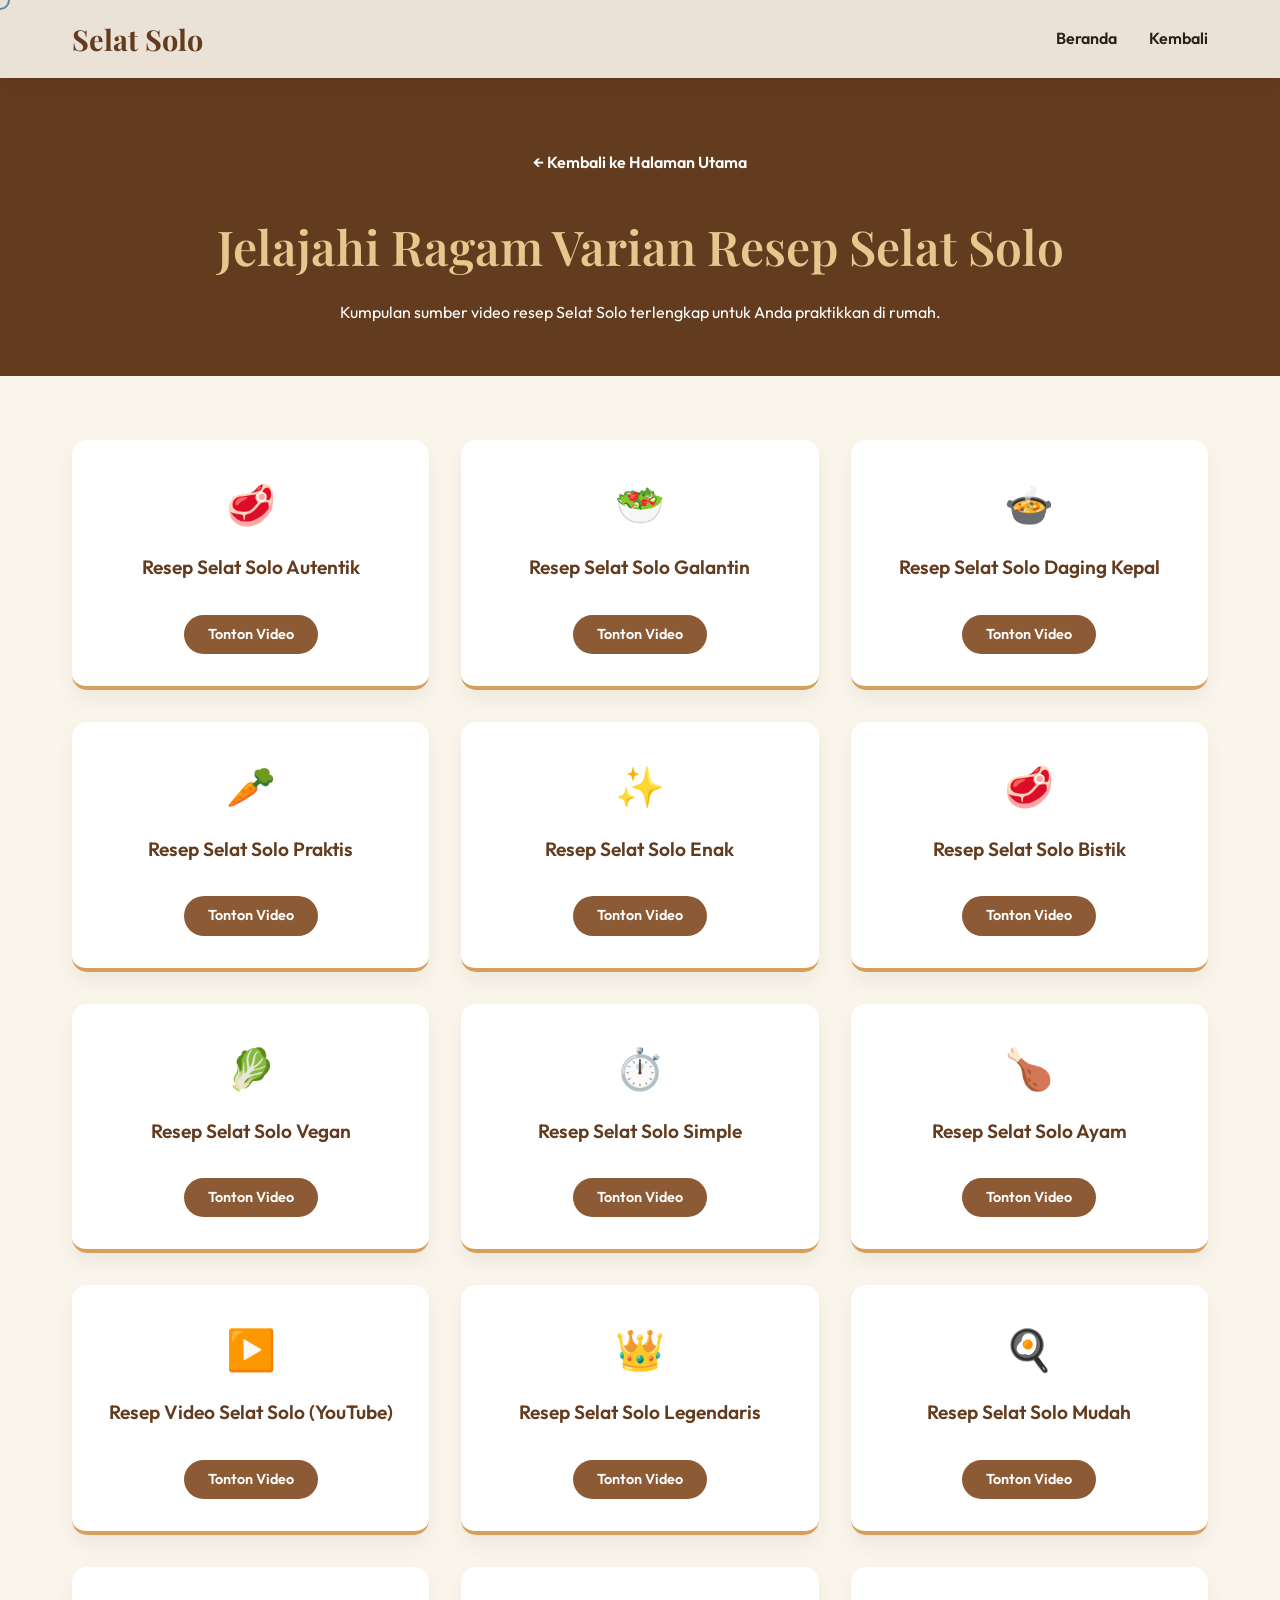
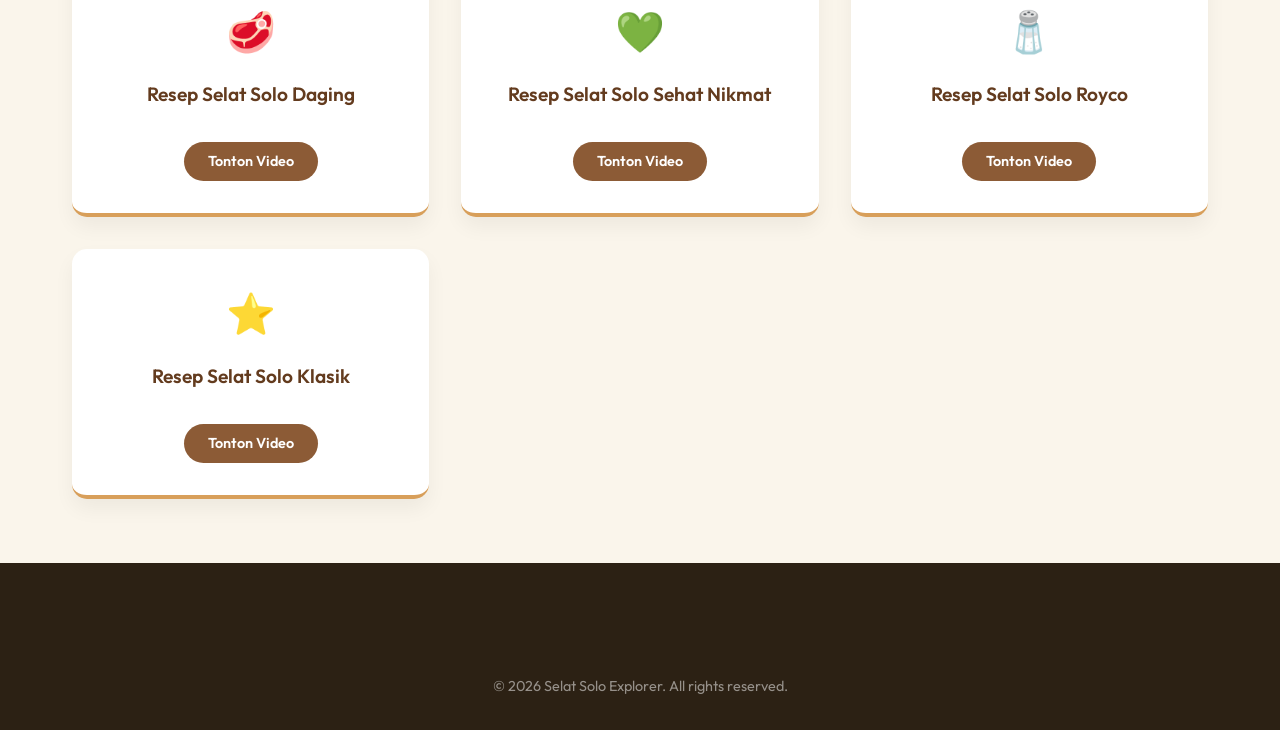
==== resep.html @ 0454e33a "init pertama website" ====
<!DOCTYPE html>
<html lang="id">
<head>
    <meta charset="UTF-8">
    <meta name="viewport" content="width=device-width, initial-scale=1.0">
    <title>Kumpulan Resep Selat Solo</title>
    <link href="https://fonts.googleapis.com/css2?family=Outfit:wght@300;400;600;700;800&family=Playfair+Display:ital,wght@0,600;1,600&display=swap" rel="stylesheet">
    <link rel="stylesheet" href="styles.css">
    <style>
        .page-header {
            padding: 150px 0 50px;
            background-color: var(--primary-dark);
            color: var(--white);
            text-align: center;
        }
        .page-header h1 {
            color: var(--accent-color);
            font-size: 3rem;
            margin-bottom: 1rem;
        }
        .back-btn {
            display: inline-flex;
            align-items: center;
            color: var(--white);
            margin-bottom: 2rem;
            font-weight: 600;
            transition: var(--transition);
        }
        .back-btn:hover {
            color: var(--accent-color);
            transform: translateX(-5px);
        }
        .recipes-collection {
            padding: 4rem 0;
            background-color: var(--bg-color);
        }
        .recipe-list-grid {
            display: grid;
            grid-template-columns: repeat(auto-fill, minmax(280px, 1fr));
            gap: 2rem;
        }
        .collection-card {
            background: var(--white);
            border-radius: 15px;
            padding: 2rem;
            box-shadow: 0 10px 20px rgba(0,0,0,0.05);
            text-align: center;
            transition: var(--transition);
            border-bottom: 4px solid var(--secondary-color);
        }
        .collection-card:hover {
            transform: translateY(-10px);
            box-shadow: 0 15px 30px rgba(0,0,0,0.1);
        }
        .collection-card h3 {
            font-size: 1.2rem;
            color: var(--primary-dark);
            margin-bottom: 1rem;
            font-family: var(--font-main);
        }
        .collection-card .icon {
            font-size: 2.5rem;
            margin-bottom: 1rem;
        }
        .btn-play {
            display: inline-block;
            margin-top: 1rem;
            padding: 0.5rem 1.5rem;
            background-color: var(--primary-color);
            color: var(--white);
            border-radius: 20px;
            font-size: 0.9rem;
            font-weight: 600;
        }
        .collection-card:hover .btn-play {
            background-color: var(--primary-dark);
        }
    </style>
</head>
<body>
    <div class="cursor"></div>

    <nav class="navbar scrolled always-scrolled">
        <div class="nav-container">
            <a href="index.html" class="logo" style="color: var(--primary-dark);">Selat Solo</a>
            <ul class="nav-links">
                <li><a href="index.html#beranda" style="color: var(--text-dark);">Beranda</a></li>
                <li><a href="index.html#resep" style="color: var(--text-dark);">Kembali</a></li>
            </ul>
            <div class="hamburger">
                <span class="bar" style="background-color: var(--text-dark);"></span>
                <span class="bar" style="background-color: var(--text-dark);"></span>
                <span class="bar" style="background-color: var(--text-dark);"></span>
            </div>
        </div>
    </nav>

    <header class="page-header">
        <div class="container reveal">
            <a href="index.html#resep" class="back-btn">← Kembali ke Halaman Utama</a>
            <h1>Jelajahi Ragam Varian Resep Selat Solo</h1>
            <p>Kumpulan sumber video resep Selat Solo terlengkap untuk Anda praktikkan di rumah.</p>
        </div>
    </header>

    <main class="recipes-collection">
        <div class="container">
            <div class="recipe-list-grid">
                
                <!-- Main 4 Recipes -->
                <a href="https://vm.tiktok.com/ZS9YMvBm6Jaqd-OPZtd/" target="_blank" class="collection-card reveal">
                    <div class="icon">🥩</div>
                    <h3>Resep Selat Solo Autentik</h3>
                    <span class="btn-play">Tonton Video</span>
                </a>
                <a href="https://vt.tiktok.com/ZSxMHstar/" target="_blank" class="collection-card reveal">
                    <div class="icon">🥗</div>
                    <h3>Resep Selat Solo Galantin</h3>
                    <span class="btn-play">Tonton Video</span>
                </a>
                <a href="https://vt.tiktok.com/ZSxM93RWm/" target="_blank" class="collection-card reveal">
                    <div class="icon">🍲</div>
                    <h3>Resep Selat Solo Daging Kepal</h3>
                    <span class="btn-play">Tonton Video</span>
                </a>
                <a href="https://vt.tiktok.com/ZSxMx4hWq/" target="_blank" class="collection-card reveal">
                    <div class="icon">🥕</div>
                    <h3>Resep Selat Solo Praktis</h3>
                    <span class="btn-play">Tonton Video</span>
                </a>

                <!-- New additional recipes from selasarasa -->
                <a href="https://vt.tiktok.com/ZSxQQDRnh/" target="_blank" class="collection-card reveal">
                    <div class="icon">✨</div>
                    <h3>Resep Selat Solo Enak</h3>
                    <span class="btn-play">Tonton Video</span>
                </a>
                <a href="https://vt.tiktok.com/ZSxQQPc93/" target="_blank" class="collection-card reveal">
                    <div class="icon">🥩</div>
                    <h3>Resep Selat Solo Bistik</h3>
                    <span class="btn-play">Tonton Video</span>
                </a>
                <a href="https://vt.tiktok.com/ZSxQQ4fsh/" target="_blank" class="collection-card reveal">
                    <div class="icon">🥬</div>
                    <h3>Resep Selat Solo Vegan</h3>
                    <span class="btn-play">Tonton Video</span>
                </a>
                <a href="https://vt.tiktok.com/ZSxQQSTj5/" target="_blank" class="collection-card reveal">
                    <div class="icon">⏱️</div>
                    <h3>Resep Selat Solo Simple</h3>
                    <span class="btn-play">Tonton Video</span>
                </a>
                <a href="https://vt.tiktok.com/ZSxQQEJ7w/" target="_blank" class="collection-card reveal">
                    <div class="icon">🍗</div>
                    <h3>Resep Selat Solo Ayam</h3>
                    <span class="btn-play">Tonton Video</span>
                </a>
                <a href="https://www.youtube.com/watch?v=AxcP999pRrU" target="_blank" class="collection-card reveal">
                    <div class="icon">▶️</div>
                    <h3>Resep Video Selat Solo (YouTube)</h3>
                    <span class="btn-play">Tonton Video</span>
                </a>
                <a href="https://vt.tiktok.com/ZSxQQ9Vdd/" target="_blank" class="collection-card reveal">
                    <div class="icon">👑</div>
                    <h3>Resep Selat Solo Legendaris</h3>
                    <span class="btn-play">Tonton Video</span>
                </a>
                <a href="https://vt.tiktok.com/ZSxQQXTGy/" target="_blank" class="collection-card reveal">
                    <div class="icon">🍳</div>
                    <h3>Resep Selat Solo Mudah</h3>
                    <span class="btn-play">Tonton Video</span>
                </a>
                <a href="https://vt.tiktok.com/ZSxQQP4kE/" target="_blank" class="collection-card reveal">
                    <div class="icon">🥩</div>
                    <h3>Resep Selat Solo Daging</h3>
                    <span class="btn-play">Tonton Video</span>
                </a>
                <a href="https://vt.tiktok.com/ZSxQQbF1S/" target="_blank" class="collection-card reveal">
                    <div class="icon">💚</div>
                    <h3>Resep Selat Solo Sehat Nikmat</h3>
                    <span class="btn-play">Tonton Video</span>
                </a>
                <a href="https://vt.tiktok.com/ZSxQQymUB/" target="_blank" class="collection-card reveal">
                    <div class="icon">🧂</div>
                    <h3>Resep Selat Solo Royco</h3>
                    <span class="btn-play">Tonton Video</span>
                </a>
                <a href="https://vt.tiktok.com/ZSxQQTg9w/" target="_blank" class="collection-card reveal">
                    <div class="icon">⭐</div>
                    <h3>Resep Selat Solo Klasik</h3>
                    <span class="btn-play">Tonton Video</span>
                </a>

            </div>
        </div>
    </main>

    <footer>
        <div class="container">
            <div class="footer-content">
                <p class="copyright">&copy; 2026 Selat Solo Explorer. All rights reserved.</p>
            </div>
        </div>
    </footer>

    <script src="script.js"></script>
</body>
</html>
---- styles.css ----
:root {
    --primary-color: #8c5b36;
    --primary-dark: #633b1e;
    --secondary-color: #d89f5a;
    --accent-color: #e6c88f;
    --text-dark: #2c2114;
    --text-light: #f6f6e9;
    --bg-color: #faf5eb;
    --white: #ffffff;
    --glass-bg: rgba(255, 255, 255, 0.7);
    --glass-border: rgba(255, 255, 255, 0.5);
    
    --font-main: 'Outfit', sans-serif;
    --font-serif: 'Playfair Display', serif;
    
    --transition: all 0.3s cubic-bezier(0.25, 0.8, 0.25, 1);
    --transition-slow: all 0.6s cubic-bezier(0.25, 0.8, 0.25, 1);
}

* {
    margin: 0;
    padding: 0;
    box-sizing: border-box;
}

html {
    scroll-behavior: smooth;
    font-size: 16px;
}

body {
    font-family: var(--font-main);
    color: var(--text-dark);
    background-color: var(--bg-color);
    line-height: 1.6;
    overflow-x: hidden;
    cursor: none; /* Custom cursor */
}

/* Custom Cursor */
.cursor {
    width: 20px;
    height: 20px;
    border: 2px solid var(--primary-color);
    border-radius: 50%;
    position: fixed;
    pointer-events: none;
    z-index: 9999;
    transition: transform 0.1s ease;
    transform: translate(-50%, -50%);
    mix-blend-mode: difference;
}
.cursor.active {
    transform: translate(-50%, -50%) scale(2);
    background-color: rgba(140, 91, 54, 0.2);
}

/* Typography */
h1, h2, h3 {
    font-family: var(--font-serif);
    font-weight: 600;
    color: var(--primary-dark);
}

h2 { font-size: 2.5rem; margin-bottom: 1rem; }
h3 { font-size: 1.5rem; margin-bottom: 0.5rem; }

a { text-decoration: none; color: inherit; cursor: none; }

.container {
    max-width: 1200px;
    margin: 0 auto;
    padding: 0 2rem;
}

.section {
    padding: 6rem 0;
}

.section-header {
    text-align: center;
    margin-bottom: 4rem;
}
.section-header p {
    color: var(--primary-color);
    font-weight: 600;
    text-transform: uppercase;
    letter-spacing: 2px;
    font-size: 0.9rem;
}

/* Navigation */
.navbar {
    position: fixed;
    top: 0;
    width: 100%;
    z-index: 1000;
    background: transparent;
    transition: var(--transition);
    padding: 1.5rem 0;
}
.navbar.scrolled {
    background: rgba(250, 245, 235, 0.9);
    backdrop-filter: blur(10px);
    padding: 1rem 0;
    box-shadow: 0 4px 20px rgba(0,0,0,0.05);
}

.nav-container {
    display: flex;
    justify-content: space-between;
    align-items: center;
    max-width: 1200px;
    margin: 0 auto;
    padding: 0 2rem;
}

.logo {
    font-family: var(--font-serif);
    font-size: 1.8rem;
    font-weight: 700;
    color: var(--text-light);
    transition: var(--transition);
}
.navbar.scrolled .logo { color: var(--primary-dark); }

.nav-links {
    display: flex;
    list-style: none;
    gap: 2rem;
}
.nav-links a {
    color: var(--text-light);
    font-weight: 600;
    position: relative;
    transition: var(--transition);
}
.navbar.scrolled .nav-links a { color: var(--text-dark); }

.nav-links a::after {
    content: '';
    position: absolute;
    width: 0;
    height: 2px;
    bottom: -5px;
    left: 0;
    background-color: var(--secondary-color);
    transition: var(--transition);
}
.nav-links a:hover::after { width: 100%; }

.hamburger { display: none; cursor: none; }
.bar {
    display: block;
    width: 25px;
    height: 3px;
    margin: 5px auto;
    background-color: var(--text-light);
    transition: var(--transition);
}
.navbar.scrolled .bar { background-color: var(--text-dark); }

/* Buttons */
.btn {
    display: inline-block;
    padding: 0.8rem 2rem;
    border-radius: 30px;
    font-weight: 600;
    transition: var(--transition);
    text-align: center;
}
.btn-primary {
    background-color: var(--primary-color);
    color: var(--white);
    box-shadow: 0 10px 20px rgba(140, 91, 54, 0.3);
}
.btn-primary:hover {
    background-color: var(--primary-dark);
    transform: translateY(-3px);
}
.btn-secondary {
    background-color: transparent;
    color: var(--white);
    border: 2px solid var(--white);
}
.btn-secondary:hover {
    background-color: var(--white);
    color: var(--primary-dark);
}
.btn-outline {
    background-color: transparent;
    color: var(--primary-color);
    border: 2px solid var(--primary-color);
}
.btn-outline:hover {
    background-color: var(--primary-color);
    color: var(--white);
}

/* Hero Section */
.hero {
    position: relative;
    height: 100vh;
    display: flex;
    align-items: center;
    justify-content: center;
    overflow: hidden;
    color: var(--white);
    text-align: center;
}
.hero-bg {
    position: absolute;
    top: 0; left: 0; width: 100%; height: 100%;
    z-index: -1;
}
.hero-bg img {
    width: 100%;
    height: 100%;
    object-fit: cover;
    transform: scale(1.1);
}
.hero-overlay {
    position: absolute;
    top: 0; left: 0; width: 100%; height: 100%;
    background: linear-gradient(to bottom, rgba(44,33,20,0.6), rgba(44,33,20,0.8));
}
.hero-content {
    max-width: 800px;
    padding: 0 2rem;
    z-index: 1;
}
.hero .title {
    font-size: 5rem;
    color: var(--white);
    margin-bottom: 0;
    text-shadow: 2px 2px 10px rgba(0,0,0,0.5);
}
.hero .subtitle {
    font-family: var(--font-main);
    font-size: 2rem;
    color: var(--accent-color);
    font-weight: 400;
    margin-bottom: 1rem;
}
.hero .tagline {
    font-size: 1.2rem;
    font-family: var(--font-main);
    font-weight: 300;
    letter-spacing: 2px;
    margin-bottom: 2rem;
    color: #e0e0e0;
}
.hero .description {
    font-size: 1.1rem;
    margin-bottom: 2rem;
    opacity: 0.9;
}
.cta-buttons {
    display: flex;
    gap: 1rem;
    justify-content: center;
    margin-bottom: 3rem;
}
.quote {
    font-family: var(--font-serif);
    font-size: 1.3rem;
    font-style: italic;
    border-top: 1px solid rgba(255,255,255,0.2);
    padding-top: 2rem;
}
.highlight {
    color: var(--secondary-color);
    font-weight: bold;
}

.scroll-indicator {
    position: absolute;
    bottom: 30px;
    left: 50%;
    transform: translateX(-50%);
    display: flex;
    flex-direction: column;
    align-items: center;
    opacity: 0.7;
    animation: bounce 2s infinite;
}
.scroll-indicator span { font-size: 0.8rem; margin-bottom: 10px; text-transform: uppercase; letter-spacing: 2px;}
.arrow {
    width: 20px; height: 20px;
    border-right: 2px solid white;
    border-bottom: 2px solid white;
    transform: rotate(45deg);
}

@keyframes bounce {
    0%, 20%, 50%, 80%, 100% { transform: translateY(0) translateX(-50%); }
    40% { transform: translateY(-15px) translateX(-50%); }
    60% { transform: translateY(-7px) translateX(-50%); }
}

/* History Section */
.history-grid {
    display: grid;
    grid-template-columns: 1fr 1fr;
    gap: 4rem;
    align-items: center;
}
.history-card {
    background: var(--white);
    padding: 2rem;
    border-radius: 15px;
    margin-bottom: 1.5rem;
    box-shadow: 0 10px 30px rgba(0,0,0,0.05);
    border-left: 4px solid var(--secondary-color);
    transition: var(--transition);
}
.history-card:hover {
    transform: translateX(10px);
    box-shadow: 0 15px 40px rgba(0,0,0,0.08);
}
.history-card p {
    font-size: 0.95rem;
    color: #555;
}
.highlight-card {
    background: linear-gradient(135deg, var(--primary-color), var(--primary-dark));
    color: var(--white);
    border-left: none;
}
.highlight-card h3 { color: var(--white); }
.highlight-card p { color: #f0f0f0; }

.img-wrapper {
    position: relative;
    border-radius: 20px;
    overflow: hidden;
    box-shadow: 0 20px 50px rgba(0,0,0,0.15);
}
.img-wrapper img {
    width: 100%;
    height: auto;
    display: block;
    transition: transform 0.8s ease;
}
.img-wrapper:hover img {
    transform: scale(1.05);
}
.glassmorphism::before {
    content: '';
    position: absolute;
    inset: 0;
    background: linear-gradient(135deg, rgba(255,255,255,0.1), rgba(255,255,255,0));
    backdrop-filter: blur(5px);
    pointer-events: none;
}

/* Recipe Section */
.recipe {
    background-color: var(--primary-dark);
    color: var(--white);
}
.recipe .section-header p, .recipe h2 {
    color: var(--accent-color);
}
.recipe-grid {
    display: grid;
    grid-template-columns: repeat(auto-fit, minmax(250px, 1fr));
    gap: 2rem;
    margin-bottom: 3rem;
}
.recipe-card {
    background: rgba(255, 255, 255, 0.05);
    border: 1px solid rgba(255, 255, 255, 0.1);
    padding: 3rem 2rem;
    border-radius: 20px;
    text-align: center;
    backdrop-filter: blur(10px);
    transition: var(--transition);
    display: flex;
    flex-direction: column;
    align-items: center;
    justify-content: center;
}
.recipe-card:hover {
    background: rgba(255, 255, 255, 0.1);
    transform: translateY(-10px);
    border-color: var(--secondary-color);
}
.recipe-icon {
    font-size: 3rem;
    margin-bottom: 1.5rem;
}
.recipe-card h3 {
    color: var(--white);
    font-size: 1.2rem;
}
.btn-text {
    margin-top: 1rem;
    color: var(--secondary-color);
    font-weight: 600;
    font-size: 0.9rem;
    text-transform: uppercase;
    letter-spacing: 1px;
    position: relative;
}
.btn-text::after {
    content: '→';
    margin-left: 5px;
    transition: margin-left 0.3s;
}
.recipe-card:hover .btn-text::after {
    margin-left: 10px;
}
.more-recipes {
    text-align: center;
    font-style: italic;
    color: #ccc;
}

/* Recommendations Section */
.recom-cards {
    display: grid;
    grid-template-columns: repeat(auto-fit, minmax(280px, 1fr));
    gap: 2rem;
    margin-bottom: 3rem;
}
.recom-card {
    position: relative;
    height: 300px;
    border-radius: 20px;
    overflow: hidden;
    box-shadow: 0 15px 30px rgba(0,0,0,0.1);
}
.recom-bg {
    position: absolute;
    inset: 0;
    background-color: var(--secondary-color);
    background-image: linear-gradient(45deg, var(--primary-dark) 0%, var(--primary-color) 100%);
    transition: transform 0.5s;
}
.recom-2 { background-image: linear-gradient(135deg, #a67b5b 0%, #6f4e37 100%); }
.recom-3 { background-image: linear-gradient(45deg, #8b5a2b 0%, #cd853f 100%); }
.recom-4 { background-image: linear-gradient(135deg, #d2b48c 0%, #8b4513 100%); }

.recom-card::after {
    content: '';
    position: absolute;
    inset: 0;
    background: rgba(0,0,0,0.4);
    transition: background 0.3s;
}
.recom-card:hover::after { background: rgba(0,0,0,0.2); }
.recom-card:hover .recom-bg { transform: scale(1.1); }

.recom-content {
    position: absolute;
    bottom: 0;
    left: 0;
    width: 100%;
    padding: 2rem;
    z-index: 1;
    color: var(--white);
    transform: translateY(20px);
    transition: transform 0.4s;
}
.recom-card:hover .recom-content { transform: translateY(0); }
.recom-content h3 { color: var(--white); font-size: 1.6rem; }
.recom-content p { font-size: 0.9rem; opacity: 0.8; }
.center-cta { text-align: center; }

/* Abstract Section */
.abstract {
    background: url('data:image/svg+xml;utf8,<svg width="100" height="100" viewBox="0 0 100 100" xmlns="http://www.w3.org/2000/svg"><g fill="%23d89f5a" fill-opacity="0.05" fill-rule="evenodd"><circle cx="50" cy="50" r="50"/></g></svg>');
}
.glass-panel {
    background: var(--glass-bg);
    backdrop-filter: blur(16px);
    border: 1px solid var(--glass-border);
    border-radius: 30px;
    padding: 4rem;
    text-align: center;
    box-shadow: 0 30px 60px rgba(0,0,0,0.08);
}
.badge {
    display: inline-block;
    padding: 0.5rem 1.5rem;
    background-color: var(--accent-color);
    color: var(--primary-dark);
    border-radius: 20px;
    font-size: 0.8rem;
    font-weight: 700;
    text-transform: uppercase;
    letter-spacing: 1px;
    margin-bottom: 2rem;
}
.reference {
    font-size: 1.2rem;
    max-width: 800px;
    margin: 0 auto 3rem;
    line-height: 1.8;
}
.link-arrow {
    display: inline-flex;
    align-items: center;
    font-weight: 700;
    color: var(--primary-color);
    font-size: 1.1rem;
}
.link-arrow span {
    margin-left: 10px;
    transition: transform 0.3s;
}
.link-arrow:hover span { transform: translateX(5px); }

/* Footer */
footer {
    background-color: var(--text-dark);
    color: var(--white);
    padding: 4rem 0 2rem;
    text-align: center;
}
.footer-content h2 { color: var(--accent-color); margin-bottom: 1rem; }
.copyright {
    margin-top: 3rem;
    font-size: 0.9rem;
    opacity: 0.5;
}

/* Animations & Utilities */
.reveal {
    opacity: 0;
    transform: translateY(50px);
    transition: all 0.8s ease-out;
}
.reveal.active {
    opacity: 1;
    transform: translateY(0);
}
.reveal-left { transform: translateX(-50px); }
.reveal-right { transform: translateX(50px); }
.reveal-left.active, .reveal-right.active { transform: translateX(0); }

/* Staggered animations */
.stagger-1 { transition-delay: 0.1s; }
.stagger-2 { transition-delay: 0.2s; }
.stagger-3 { transition-delay: 0.3s; }
.stagger-4 { transition-delay: 0.4s; }

.fade-in-up {
    animation: fadeInUp 1s ease-out forwards;
}
.fade-in {
    animation: fadeIn 1.5s ease-out forwards;
    animation-delay: 0.5s;
    opacity: 0;
}

@keyframes fadeInUp {
    from { opacity: 0; transform: translateY(30px); }
    to { opacity: 1; transform: translateY(0); }
}
@keyframes fadeIn {
    from { opacity: 0; }
    to { opacity: 1; }
}

/* Responsive */
@media (max-width: 768px) {
    .nav-links {
        position: fixed;
        left: -100%;
        top: 0;
        flex-direction: column;
        background-color: var(--white);
        width: 100%;
        height: 100vh;
        justify-content: center;
        align-items: center;
        transition: 0.3s;
    }
    .nav-links.active { left: 0; }
    .nav-links a { color: var(--text-dark); font-size: 1.5rem; }
    .hamburger { display: block; z-index: 1001; }
    .hamburger.active .bar:nth-child(2) { opacity: 0; }
    .hamburger.active .bar:nth-child(1) { transform: translateY(8px) rotate(45deg); background: var(--text-dark);}
    .hamburger.active .bar:nth-child(3) { transform: translateY(-8px) rotate(-45deg); background: var(--text-dark);}
    
    .hero .title { font-size: 3.5rem; }
    .history-grid { grid-template-columns: 1fr; }
    .glass-panel { padding: 2rem; }
    .cta-buttons { flex-direction: column; }
    .cursor { display: none; }
    html, body { cursor: auto; a { cursor: pointer; } }
}
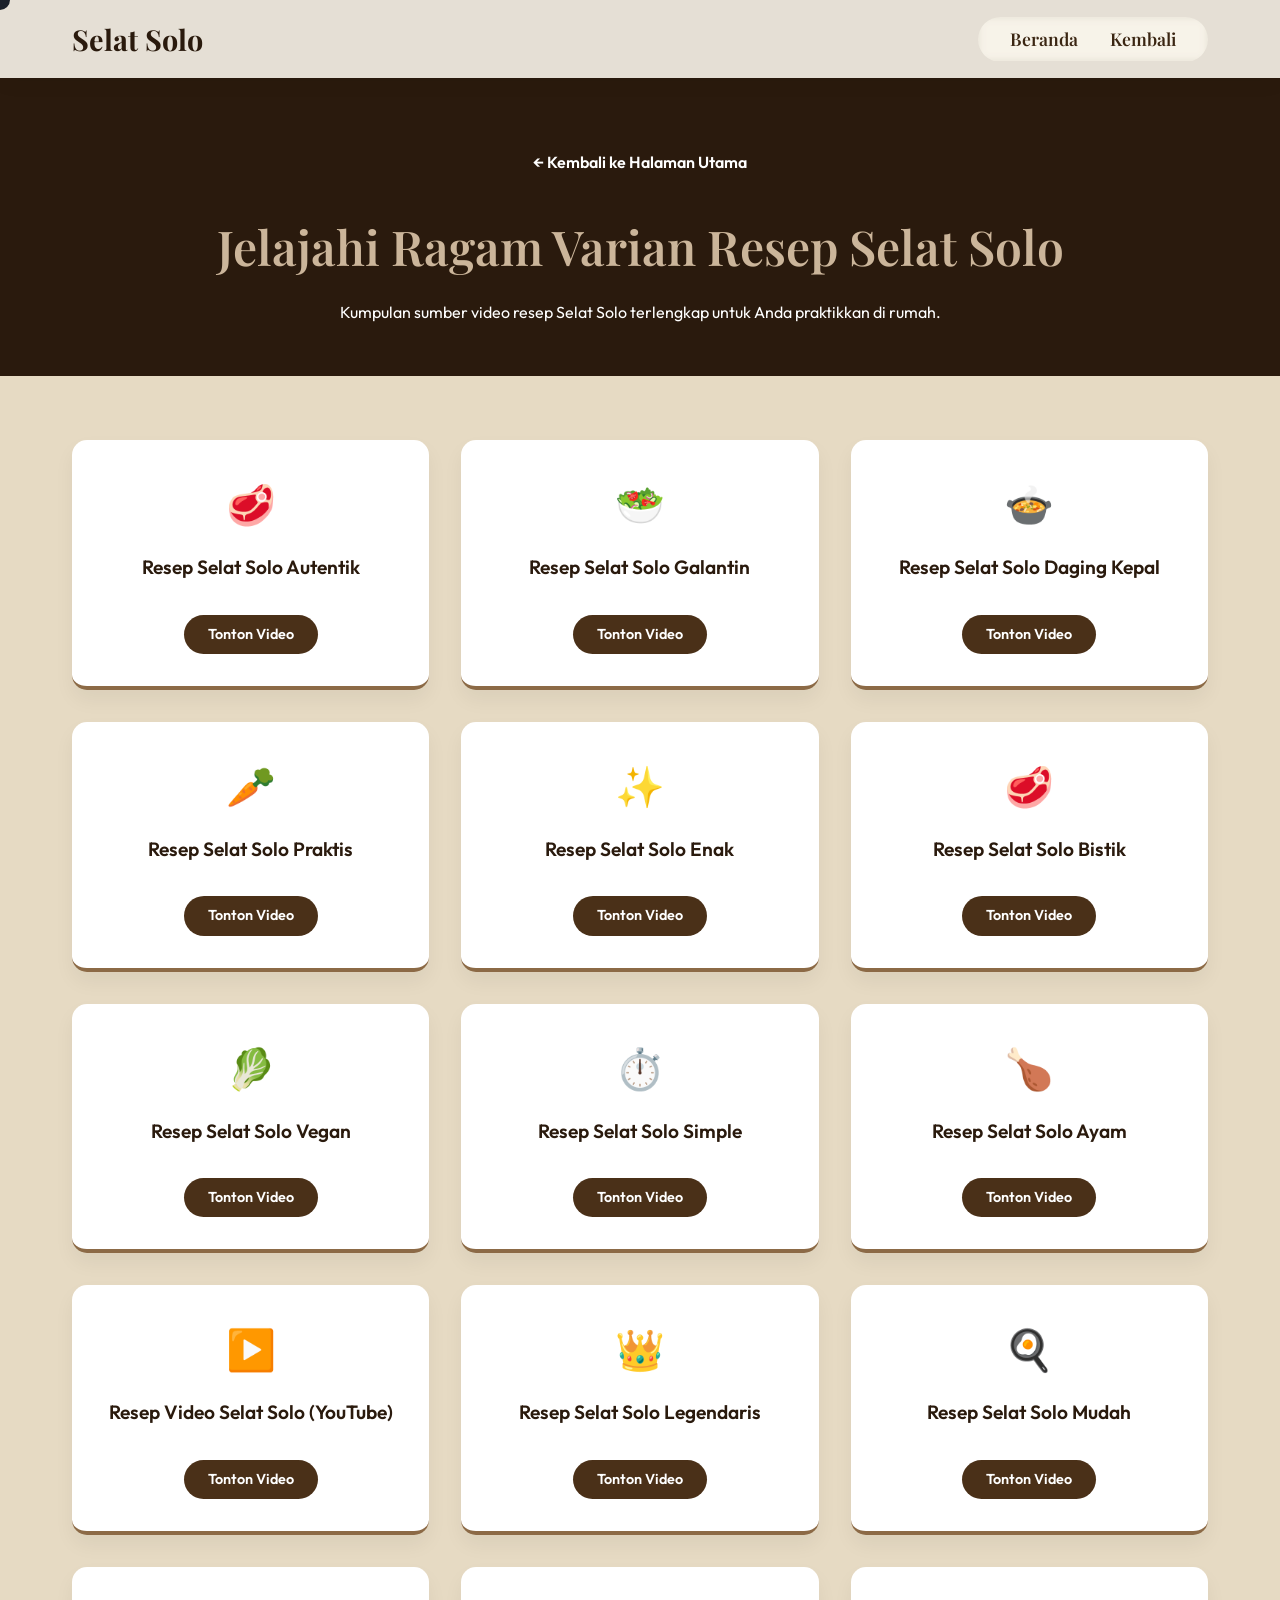
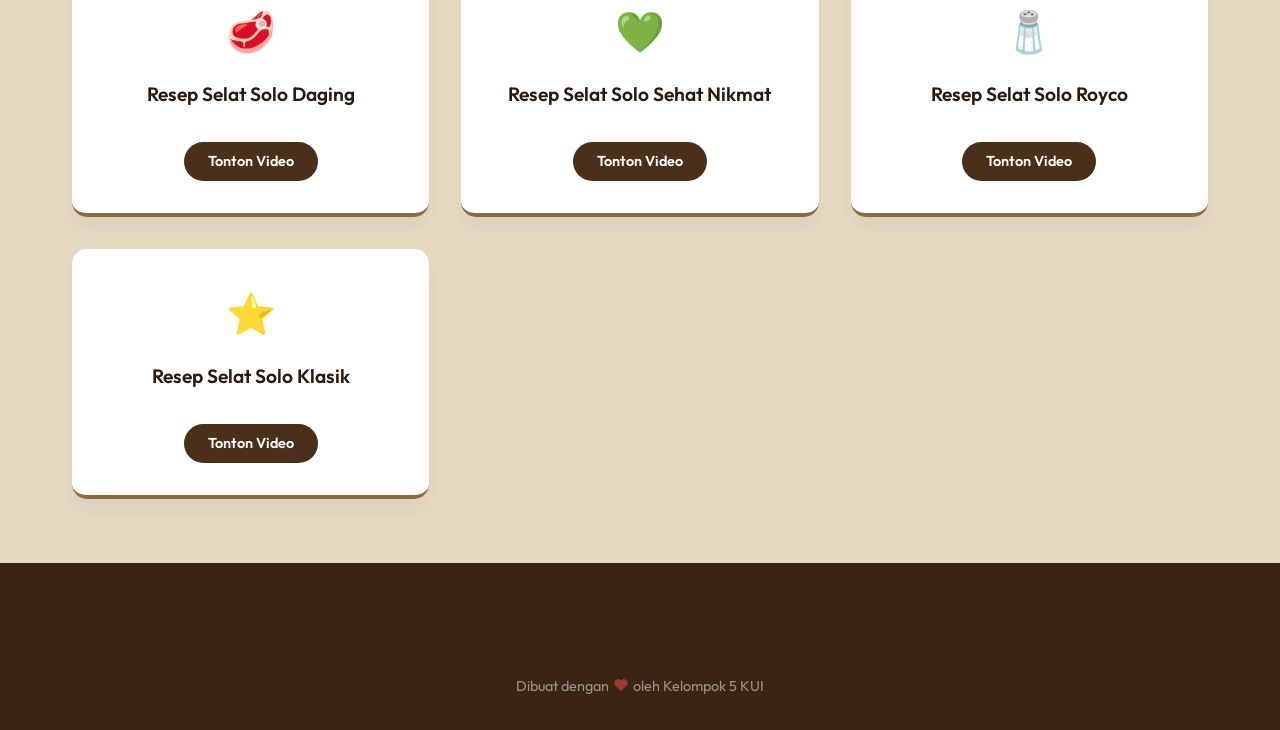
==== commit aa739e99: "final model fix" ====
--- a/resep.html
+++ b/resep.html
@@ -198,7 +198,7 @@
     <footer>
         <div class="container">
             <div class="footer-content">
-                <p class="copyright">&copy; 2026 Selat Solo Explorer. All rights reserved.</p>
+                <p class="copyright">Dibuat dengan <svg width="14" height="14" viewBox="0 0 24 24" fill="#ff4d4d" stroke="#ff4d4d" stroke-width="2" stroke-linecap="round" stroke-linejoin="round" style="vertical-align: -1px; margin: 0 2px;"><path d="M20.84 4.61a5.5 5.5 0 0 0-7.78 0L12 5.67l-1.06-1.06a5.5 5.5 0 0 0-7.78 7.78l1.06 1.06L12 21.23l7.78-7.78 1.06-1.06a5.5 5.5 0 0 0 0-7.78z"></path></svg> oleh Kelompok 5 KUI</p>
             </div>
         </div>
     </footer>
--- a/styles.css
+++ b/styles.css
@@ -1,14 +1,14 @@
 :root {
-    --primary-color: #8c5b36;
-    --primary-dark: #633b1e;
-    --secondary-color: #d89f5a;
-    --accent-color: #e6c88f;
-    --text-dark: #2c2114;
-    --text-light: #f6f6e9;
-    --bg-color: #faf5eb;
+    --primary-color: #4a3018; /* Dark brown from PDF buttons and accents */
+    --primary-dark: #2a1a0d; /* Very dark brown for text headers */
+    --secondary-color: #8c6a46;
+    --accent-color: #cbb59a;
+    --text-dark: #3a2512;
+    --text-light: #f4ead5;
+    --bg-color: #e6dac3; /* Vintage beige background like PDF */
     --white: #ffffff;
-    --glass-bg: rgba(255, 255, 255, 0.7);
-    --glass-border: rgba(255, 255, 255, 0.5);
+    --glass-bg: rgba(74, 48, 24, 0.3); /* Brown glass */
+    --glass-border: rgba(244, 234, 213, 0.5);
     
     --font-main: 'Outfit', sans-serif;
     --font-serif: 'Playfair Display', serif;
@@ -32,6 +32,11 @@
     font-family: var(--font-main);
     color: var(--text-dark);
     background-color: var(--bg-color);
+    /* Radial gradient for depth + Subtle Batik Kawung-style / classic pattern overlay */
+    background-image: 
+        radial-gradient(circle at 50% 10%, rgba(255, 248, 235, 0.95) 0%, rgba(230, 218, 195, 0.9) 100%),
+        url("data:image/svg+xml,%3Csvg width='80' height='80' viewBox='0 0 80 80' xmlns='http://www.w3.org/2000/svg'%3E%3Cg fill='none' fill-rule='evenodd'%3E%3Cg fill='%238c6a46' fill-opacity='0.08'%3E%3Cpath d='M40 80c22.091 0 40-17.909 40-40S62.091 0 40 0 0 17.909 0 40s17.909 40 40 40zm0-4c19.882 0 36-16.118 36-36S59.882 4 40 4 4 20.118 4 40s16.118 36 36 36zM40 60c11.046 0 20-8.954 20-20s-8.954-20-20-20-20 8.954-20 20 8.954 20 20 20zm0-4c8.837 0 16-7.163 16-16s-7.163-16-16-16-16 7.163-16 16 7.163 16 16 16z'/%3E%3C/g%3E%3C/g%3E%3C/svg%3E");
+    background-attachment: fixed;
     line-height: 1.6;
     overflow-x: hidden;
     cursor: none; /* Custom cursor */
@@ -41,7 +46,8 @@
 .cursor {
     width: 20px;
     height: 20px;
-    border: 2px solid var(--primary-color);
+    border: 2px solid #ffffff;
+    background-color: #ffffff;
     border-radius: 50%;
     position: fixed;
     pointer-events: none;
@@ -51,8 +57,9 @@
     mix-blend-mode: difference;
 }
 .cursor.active {
-    transform: translate(-50%, -50%) scale(2);
-    background-color: rgba(140, 91, 54, 0.2);
+    transform: translate(-50%, -50%) scale(2.5);
+    background-color: transparent;
+    border-width: 1px;
 }
 
 /* Typography */
@@ -75,6 +82,30 @@
 
 .section {
     padding: 6rem 0;
+    position: relative;
+}
+
+.section.recipe {
+    background: linear-gradient(135deg, var(--primary-dark) 0%, var(--primary-color) 100%);
+    border-top: 1px solid rgba(255,255,255,0.1);
+    border-bottom: 1px solid rgba(255,255,255,0.1);
+}
+.section.recipe::before {
+    content: '';
+    position: absolute;
+    top: -100px; right: -50px;
+    width: 400px; height: 400px;
+    background: radial-gradient(circle, rgba(255, 255, 255, 0.05) 0%, transparent 70%);
+    border-radius: 50%;
+    z-index: 1;
+    pointer-events: none;
+}
+
+.section.recommendations {
+    background: linear-gradient(to bottom, rgba(250,245,235,0.3) 0%, rgba(230,218,195,0.4) 100%);
+}
+.section.abstract {
+    background: linear-gradient(to top, rgba(255,255,255,0.5) 0%, rgba(230,218,195,0.2) 100%);
 }
 
 .section-header {
@@ -128,24 +159,38 @@
     display: flex;
     list-style: none;
     gap: 2rem;
+    background: rgba(140, 106, 70, 0.4);
+    padding: 0.5rem 2rem;
+    border-radius: 50px;
+    backdrop-filter: blur(5px);
+    box-shadow: 0 4px 6px rgba(0,0,0,0.1);
+}
+.navbar.scrolled .nav-links {
+    background: transparent;
+    box-shadow: none;
 }
 .nav-links a {
     color: var(--text-light);
-    font-weight: 600;
+    font-family: var(--font-serif);
+    font-weight: 400;
+    font-size: 1.1rem;
     position: relative;
     transition: var(--transition);
 }
-.navbar.scrolled .nav-links a { color: var(--text-dark); }
+.navbar.scrolled .nav-links a { color: var(--text-dark); font-weight: 600; }
 
 .nav-links a::after {
     content: '';
     position: absolute;
     width: 0;
-    height: 2px;
-    bottom: -5px;
+    height: 1px;
+    bottom: 0px;
     left: 0;
-    background-color: var(--secondary-color);
-    transition: var(--transition);
+    background-color: var(--text-light);
+    transition: var(--transition);
+}
+.navbar.scrolled .nav-links a::after {
+    background-color: var(--primary-dark);
 }
 .nav-links a:hover::after { width: 100%; }
 
@@ -162,39 +207,38 @@
 
 /* Buttons */
 .btn {
-    display: inline-block;
+    display: inline-flex;
+    align-items: center;
+    justify-content: center;
+    gap: 0.5rem;
     padding: 0.8rem 2rem;
     border-radius: 30px;
-    font-weight: 600;
+    font-weight: 500;
+    font-family: var(--font-serif);
+    font-size: 1.1rem;
     transition: var(--transition);
     text-align: center;
+    border: 2px solid transparent;
 }
 .btn-primary {
     background-color: var(--primary-color);
-    color: var(--white);
-    box-shadow: 0 10px 20px rgba(140, 91, 54, 0.3);
+    color: var(--text-light);
+    border-color: var(--primary-color);
+    box-shadow: 0 4px 10px rgba(74, 48, 24, 0.3);
 }
 .btn-primary:hover {
     background-color: var(--primary-dark);
+    border-color: var(--primary-dark);
     transform: translateY(-3px);
 }
 .btn-secondary {
     background-color: transparent;
-    color: var(--white);
-    border: 2px solid var(--white);
+    color: var(--primary-dark);
+    border: 2px solid var(--primary-dark);
 }
 .btn-secondary:hover {
-    background-color: var(--white);
-    color: var(--primary-dark);
-}
-.btn-outline {
-    background-color: transparent;
-    color: var(--primary-color);
-    border: 2px solid var(--primary-color);
-}
-.btn-outline:hover {
-    background-color: var(--primary-color);
-    color: var(--white);
+    background-color: var(--primary-dark);
+    color: var(--text-light);
 }
 
 /* Hero Section */
@@ -241,19 +285,21 @@
     color: var(--accent-color);
     font-weight: 400;
     margin-bottom: 1rem;
+    letter-spacing: 3px;
+    text-transform: uppercase;
 }
 .hero .tagline {
+    font-size: 2rem;
+    font-family: var(--font-main);
+    font-weight: 400;
+    letter-spacing: 2px;
+    margin-bottom: 1.5rem;
+    color: #e0e0e0;
+}
+.hero .description {
     font-size: 1.2rem;
-    font-family: var(--font-main);
-    font-weight: 300;
-    letter-spacing: 2px;
     margin-bottom: 2rem;
-    color: #e0e0e0;
-}
-.hero .description {
-    font-size: 1.1rem;
-    margin-bottom: 2rem;
-    opacity: 0.9;
+    color: var(--text-light);
 }
 .cta-buttons {
     display: flex;
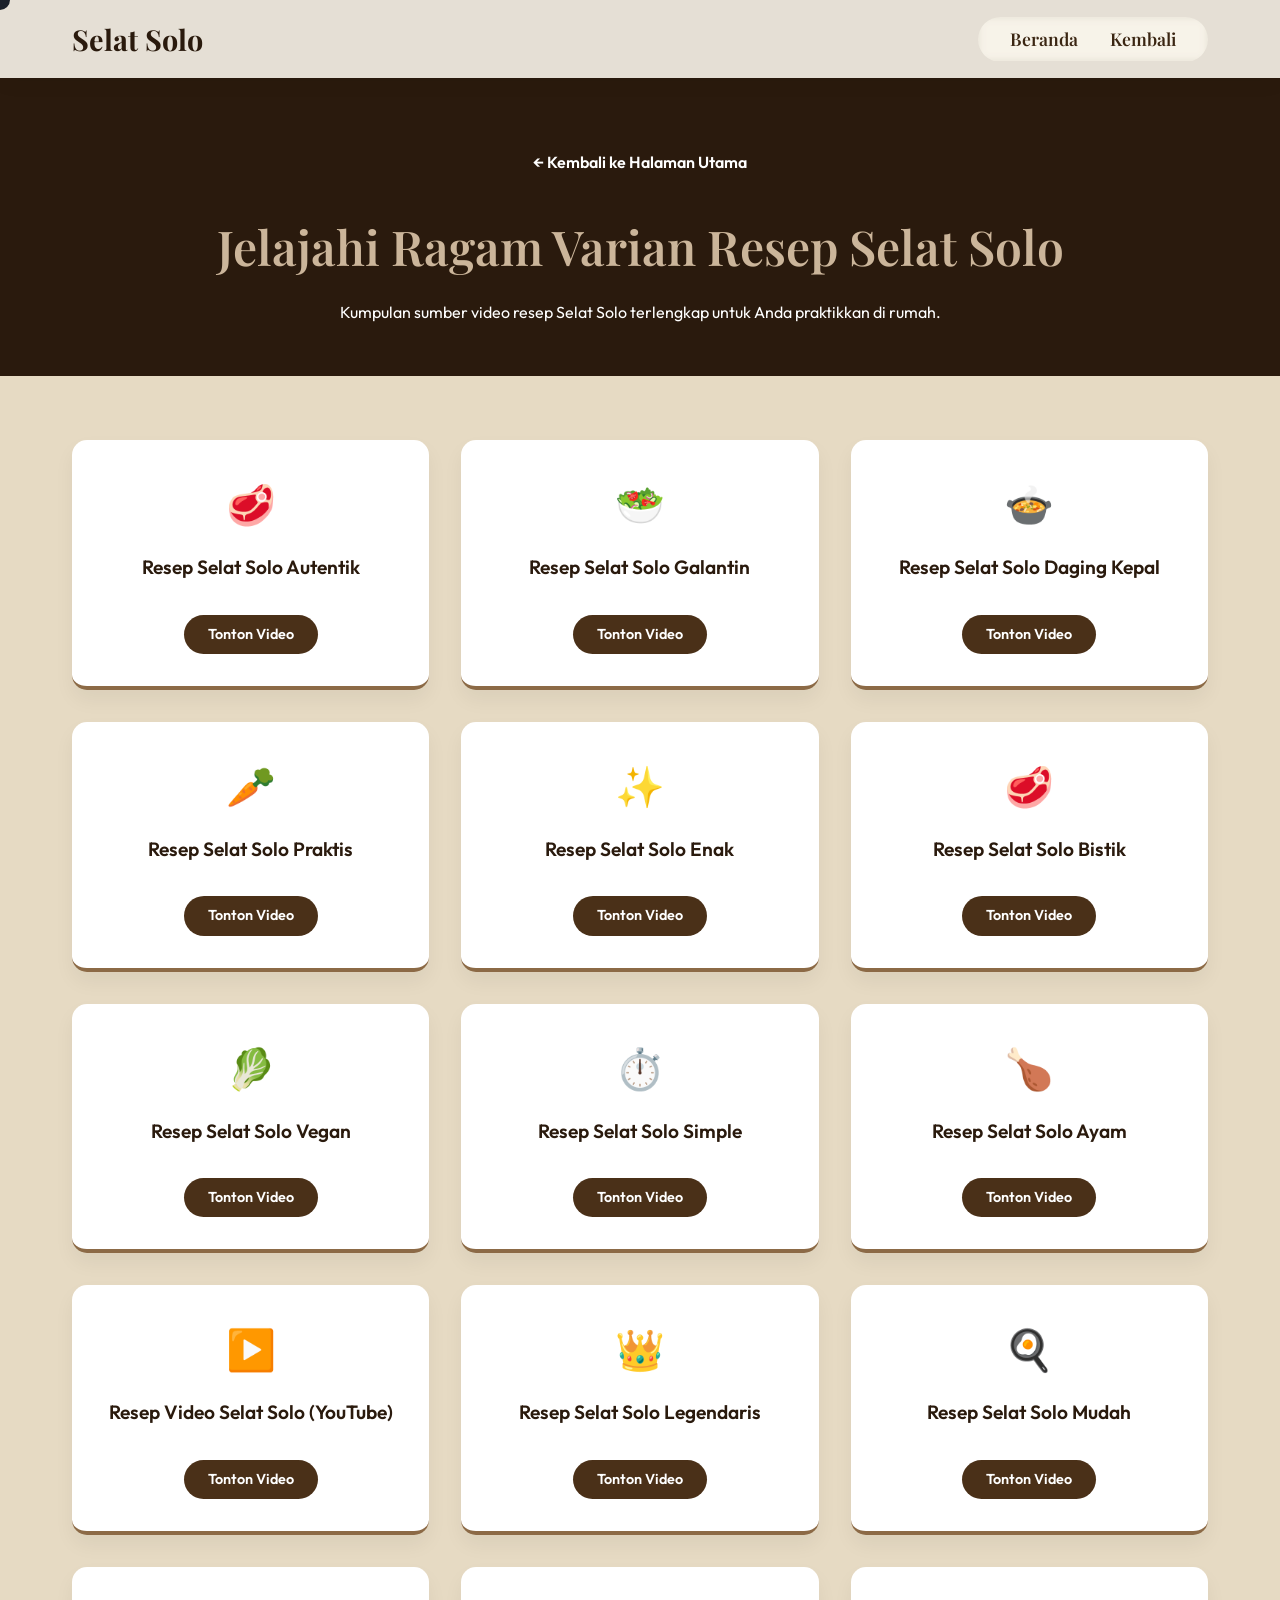
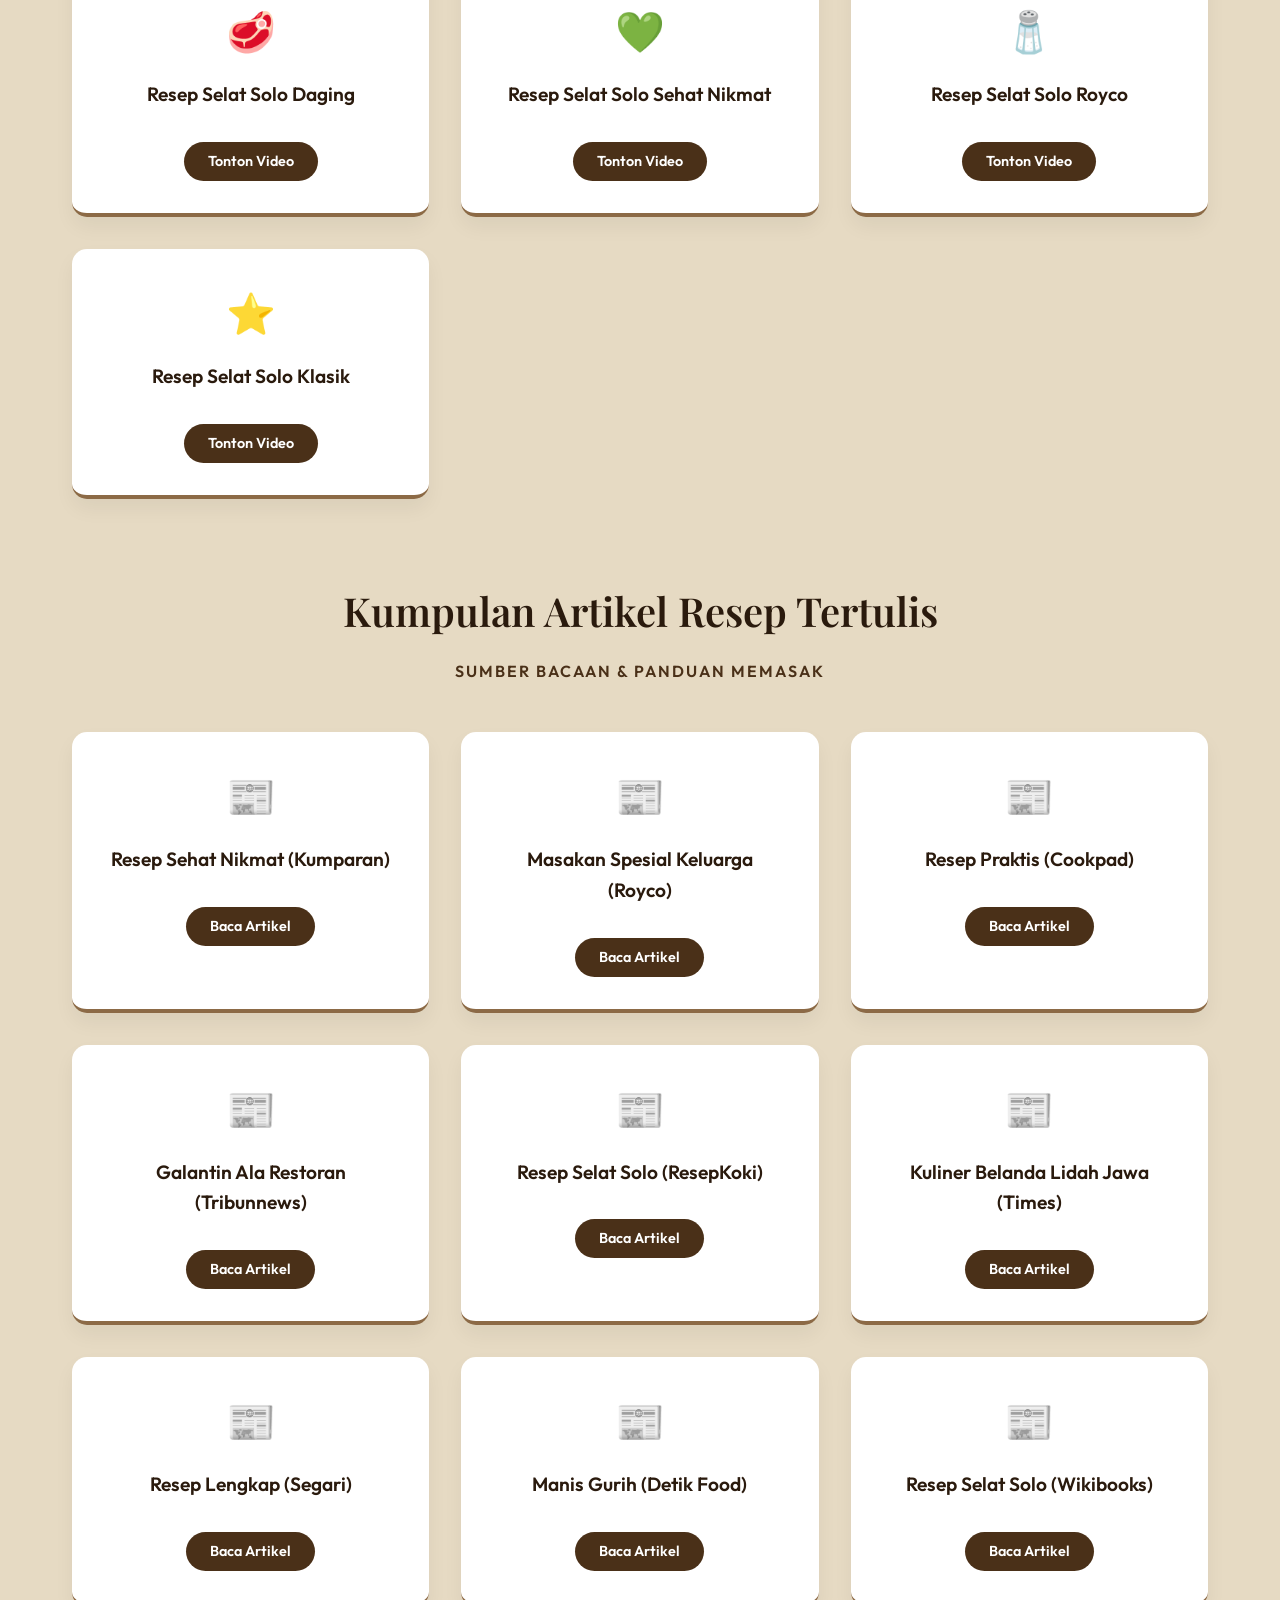
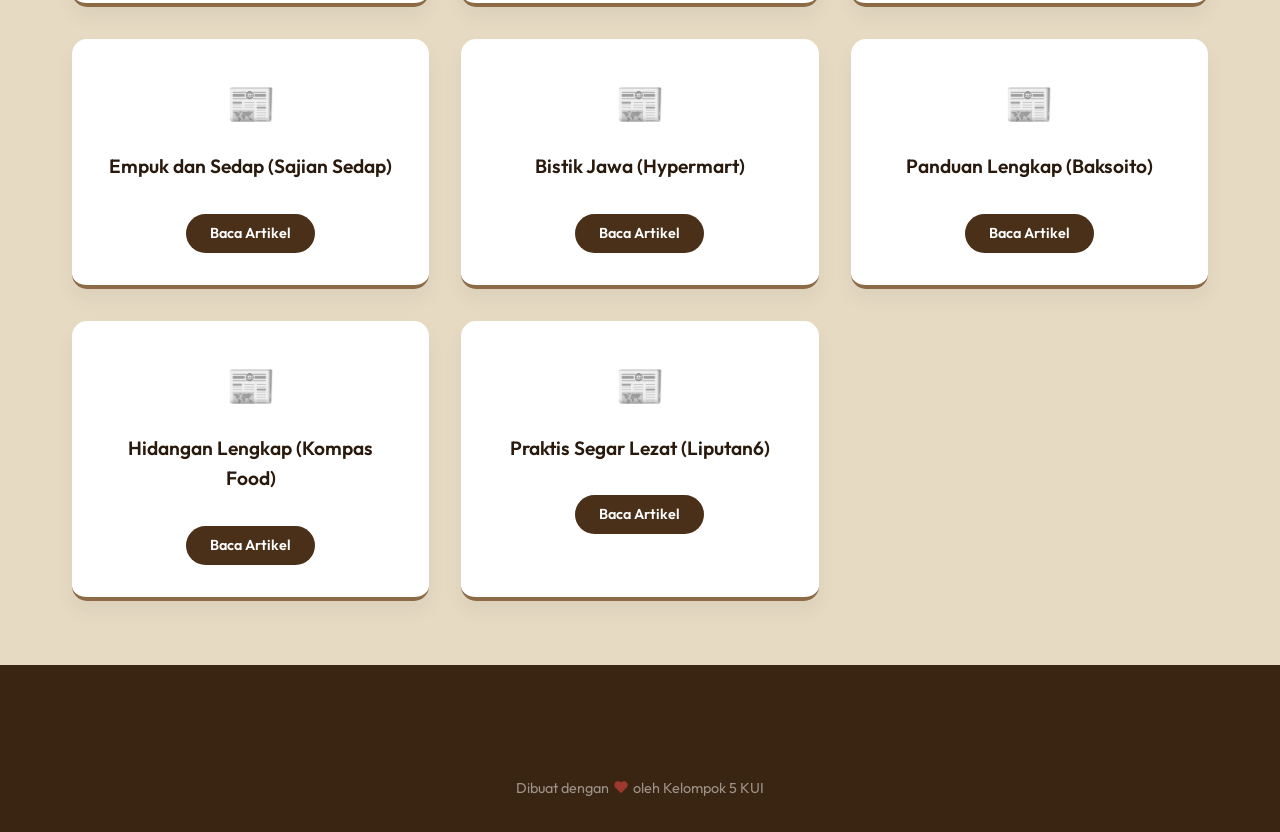
==== commit dc3957c8: "Update resep.html and add premium UI" ====
--- a/resep.html
+++ b/resep.html
@@ -192,6 +192,85 @@
                 </a>
 
             </div>
+            
+            <!-- SECTION ARTIKEL RESEP TERTULIS -->
+            <div style="margin-top: 5rem; text-align: center;" class="reveal">
+                <h2 style="font-family: var(--font-serif); font-size: 2.5rem; color: var(--primary-dark); margin-bottom: 1rem;">Kumpulan Artikel Resep Tertulis</h2>
+                <p style="color: var(--primary-color); font-weight: 600; text-transform: uppercase; letter-spacing: 2px; margin-bottom: 3rem;">Sumber Bacaan & Panduan Memasak</p>
+            </div>
+
+            <div class="recipe-list-grid">
+                <a href="https://kumparan.com/Resep-makanan/resep-selat-solo-yang-sehat-dan-nikmat-1w3uRLgzJMI/1" target="_blank" class="collection-card reveal">
+                    <div class="icon">📰</div>
+                    <h3>Resep Sehat Nikmat (Kumparan)</h3>
+                    <span class="btn-play">Baca Artikel</span>
+                </a>
+                <a href="https://www.royco.co.id/r/resep-selat-solo,-masakan-spesial-untuk-rayakan-kumpul-keluarga.html/258359" target="_blank" class="collection-card reveal">
+                    <div class="icon">📰</div>
+                    <h3>Masakan Spesial Keluarga (Royco)</h3>
+                    <span class="btn-play">Baca Artikel</span>
+                </a>
+                <a href="https://cookpad.com/id/resep/16617690" target="_blank" class="collection-card reveal">
+                    <div class="icon">📰</div>
+                    <h3>Resep Praktis (Cookpad)</h3>
+                    <span class="btn-play">Baca Artikel</span>
+                </a>
+                <a href="https://jogja.tribunnews.com/travel/1200640/resep-selat-solo-galantin-ala-restoran-bisa-dibuat-di-rumah" target="_blank" class="collection-card reveal">
+                    <div class="icon">📰</div>
+                    <h3>Galantin Ala Restoran (Tribunnews)</h3>
+                    <span class="btn-play">Baca Artikel</span>
+                </a>
+                <a href="https://resepkoki.id/resep/resep-selat-solo/" target="_blank" class="collection-card reveal">
+                    <div class="icon">📰</div>
+                    <h3>Resep Selat Solo (ResepKoki)</h3>
+                    <span class="btn-play">Baca Artikel</span>
+                </a>
+                <a href="https://timesindonesia.co.id/kuliner/590270/resep-selat-solo-kuliner-belanda-yang-disesuaikan-dengan-lidah-jawa" target="_blank" class="collection-card reveal">
+                    <div class="icon">📰</div>
+                    <h3>Kuliner Belanda Lidah Jawa (Times)</h3>
+                    <span class="btn-play">Baca Artikel</span>
+                </a>
+                <a href="https://segari.id/recipes/selat-solo?srsltid=AfmBOopIC4pAd194h6Tb80CAL9pvTEWOmXxKmBF26vL5tanjoxl9tZb_" target="_blank" class="collection-card reveal">
+                    <div class="icon">📰</div>
+                    <h3>Resep Lengkap (Segari)</h3>
+                    <span class="btn-play">Baca Artikel</span>
+                </a>
+                <a href="https://food.detik.com/daging/d-5664922/resep-selat-solo-yang-manis-gurihnya-bikin-kangen" target="_blank" class="collection-card reveal">
+                    <div class="icon">📰</div>
+                    <h3>Manis Gurih (Detik Food)</h3>
+                    <span class="btn-play">Baca Artikel</span>
+                </a>
+                <a href="https://id.wikibooks.org/wiki/Resep:Selat_solo" target="_blank" class="collection-card reveal">
+                    <div class="icon">📰</div>
+                    <h3>Resep Selat Solo (Wikibooks)</h3>
+                    <span class="btn-play">Baca Artikel</span>
+                </a>
+                <a href="https://sajiansedap.grid.id/read/103392613/resep-selat-solo-empuk-dan-sedap-steak-khas-orang-jawa" target="_blank" class="collection-card reveal">
+                    <div class="icon">📰</div>
+                    <h3>Empuk dan Sedap (Sajian Sedap)</h3>
+                    <span class="btn-play">Baca Artikel</span>
+                </a>
+                <a href="https://www.hypermart.co.id/resep-selat-solo-bistik-jawa-khas-kota-solo/" target="_blank" class="collection-card reveal">
+                    <div class="icon">📰</div>
+                    <h3>Bistik Jawa (Hypermart)</h3>
+                    <span class="btn-play">Baca Artikel</span>
+                </a>
+                <a href="https://baksoito.id/article/resep-selat-solo-panduan-lengkap-membuat-masakan-lezat-khas-solo/" target="_blank" class="collection-card reveal">
+                    <div class="icon">📰</div>
+                    <h3>Panduan Lengkap (Baksoito)</h3>
+                    <span class="btn-play">Baca Artikel</span>
+                </a>
+                <a href="https://www.kompas.com/food/read/2021/08/19/112352975/resep-selat-solo-hidangan-lengkap-berisi-karbohidrat-dan-protein" target="_blank" class="collection-card reveal">
+                    <div class="icon">📰</div>
+                    <h3>Hidangan Lengkap (Kompas Food)</h3>
+                    <span class="btn-play">Baca Artikel</span>
+                </a>
+                <a href="https://www.liputan6.com/lifestyle/read/2546869/resep-praktis-selat-solo-yang-segar-dan-lezat" target="_blank" class="collection-card reveal">
+                    <div class="icon">📰</div>
+                    <h3>Praktis Segar Lezat (Liputan6)</h3>
+                    <span class="btn-play">Baca Artikel</span>
+                </a>
+            </div>
         </div>
     </main>
 
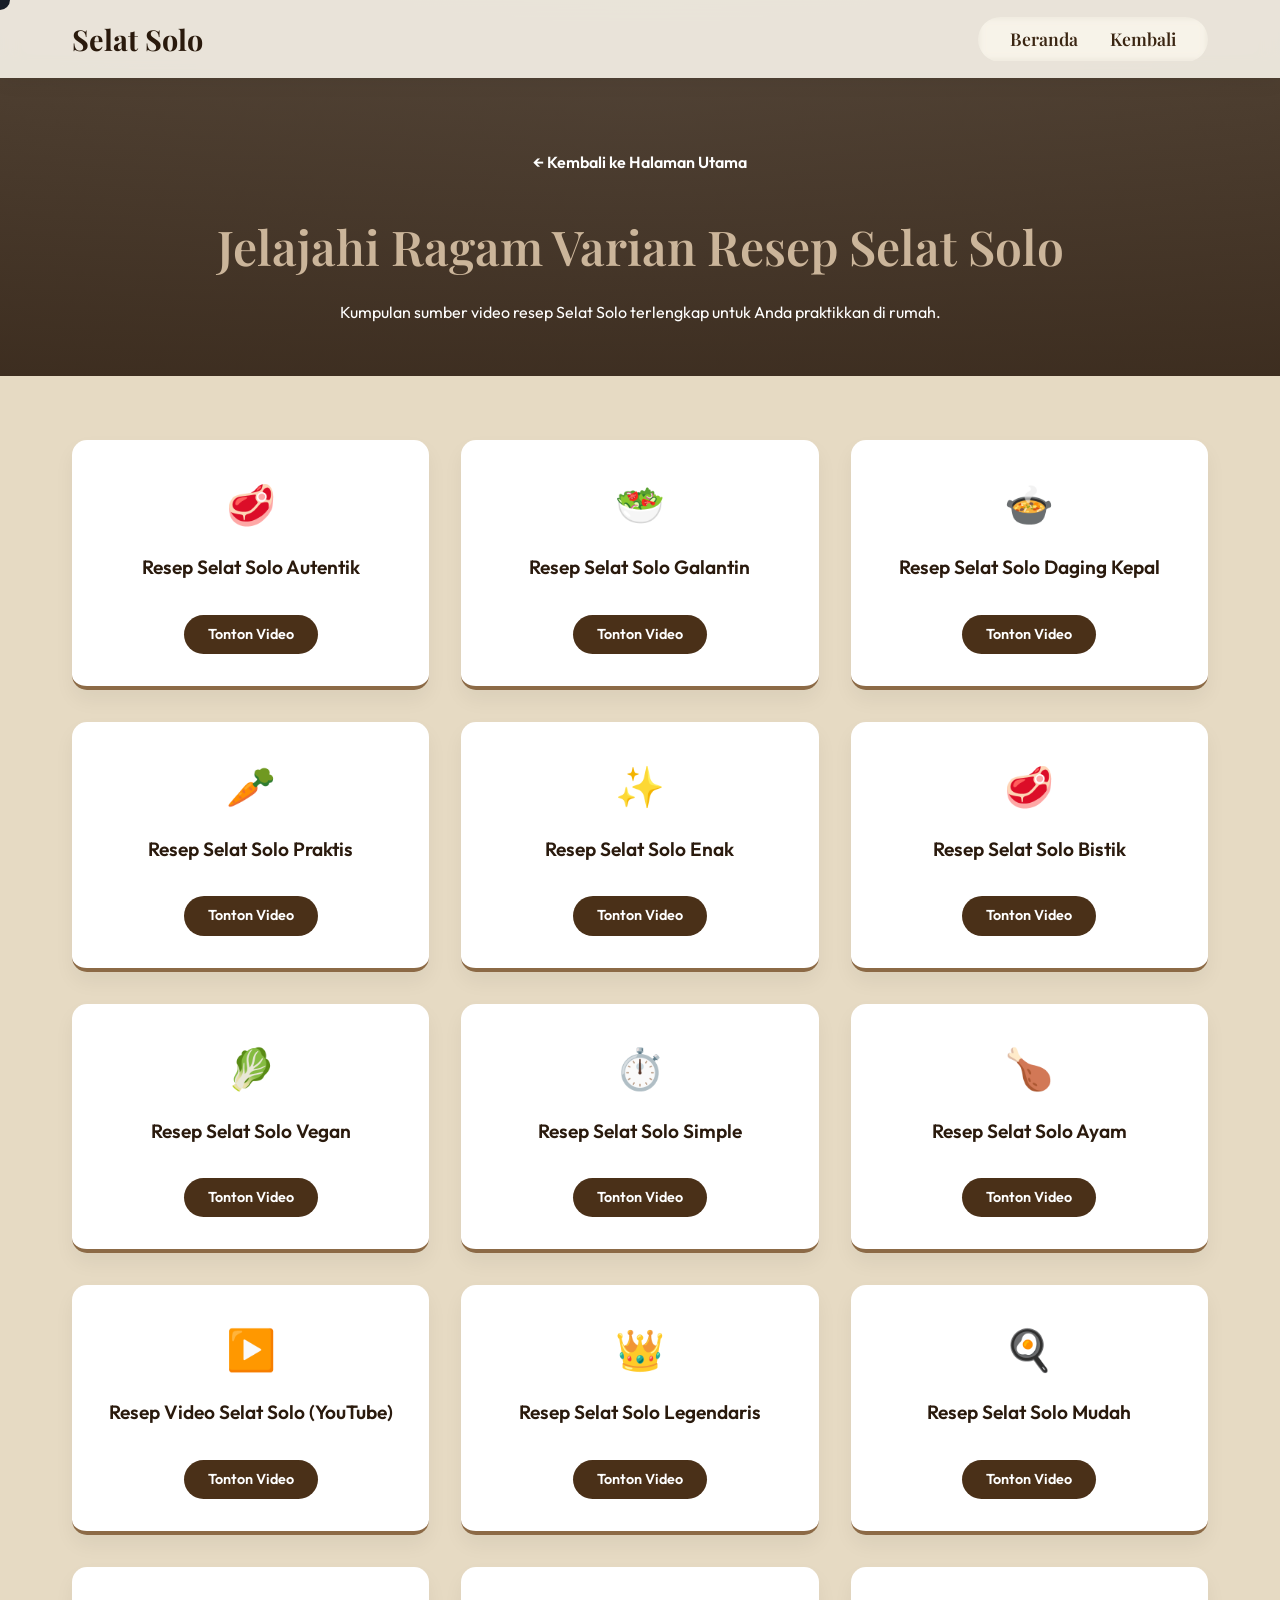
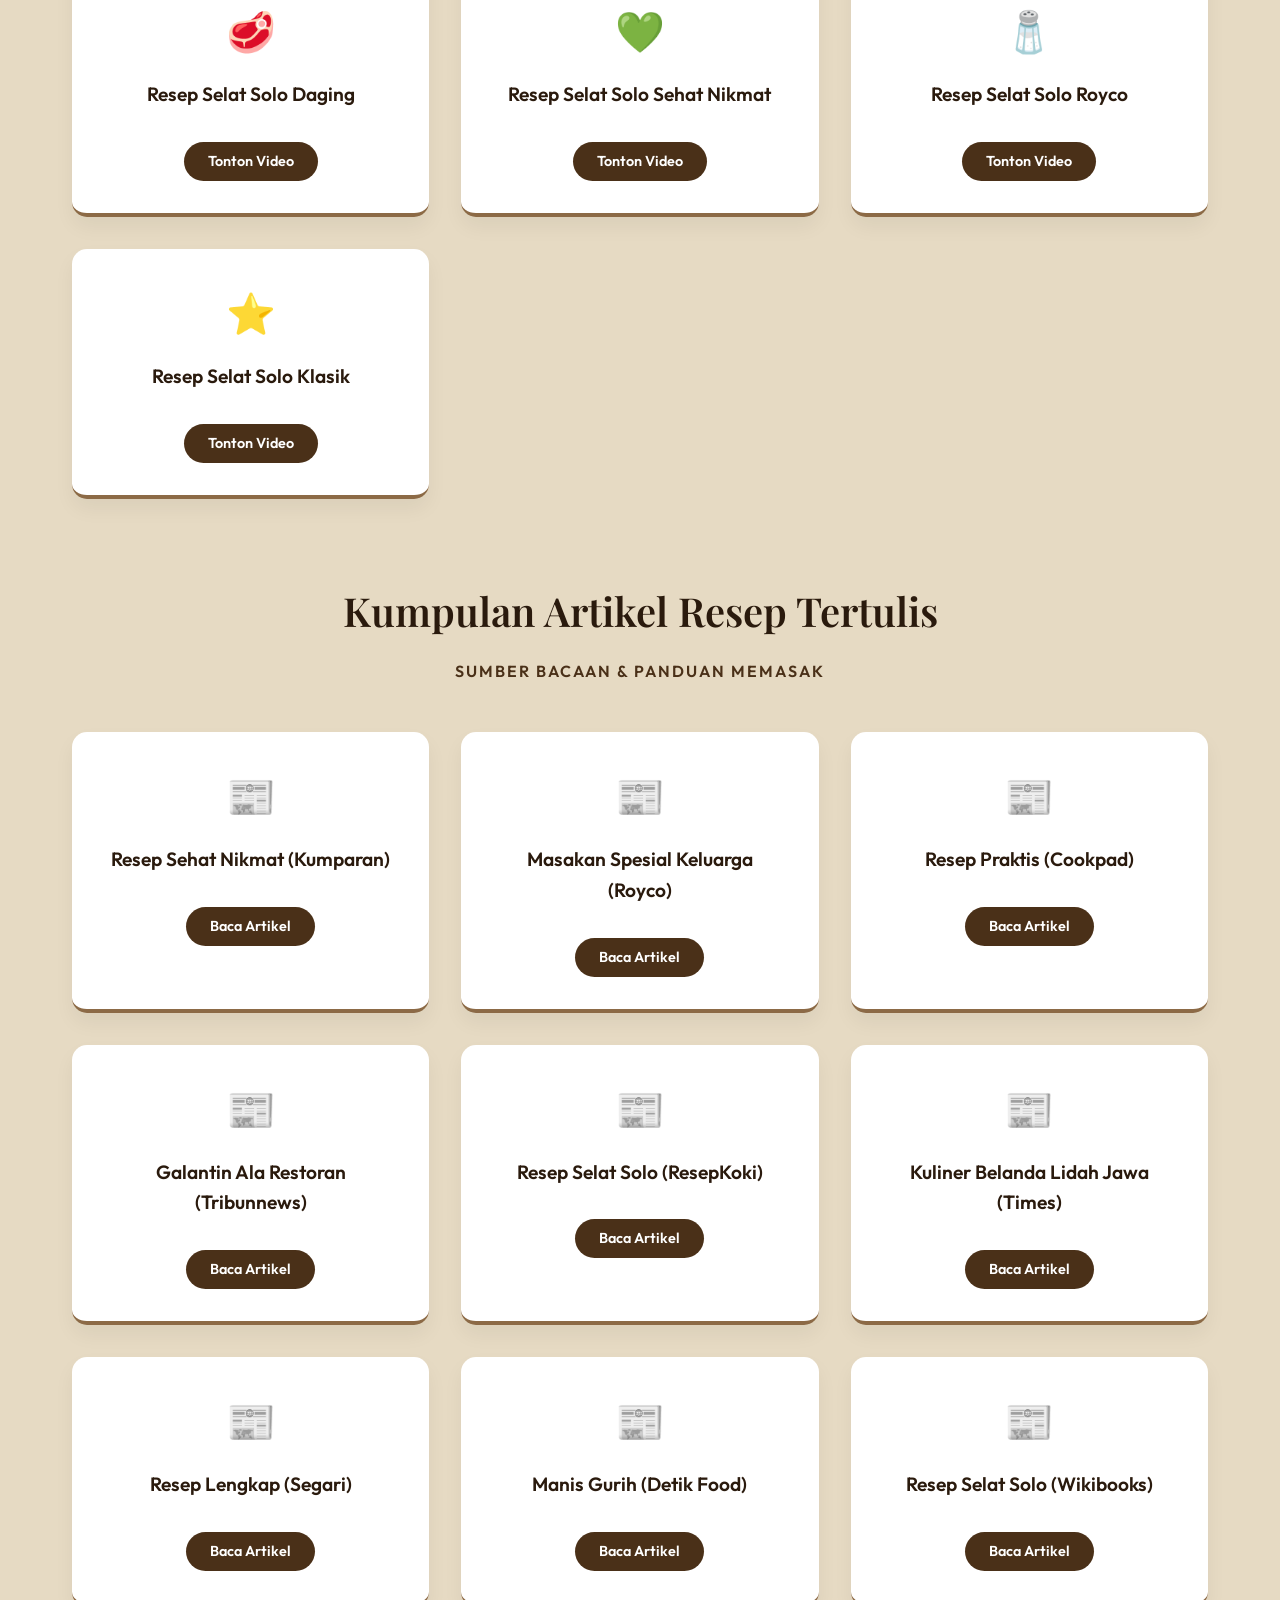
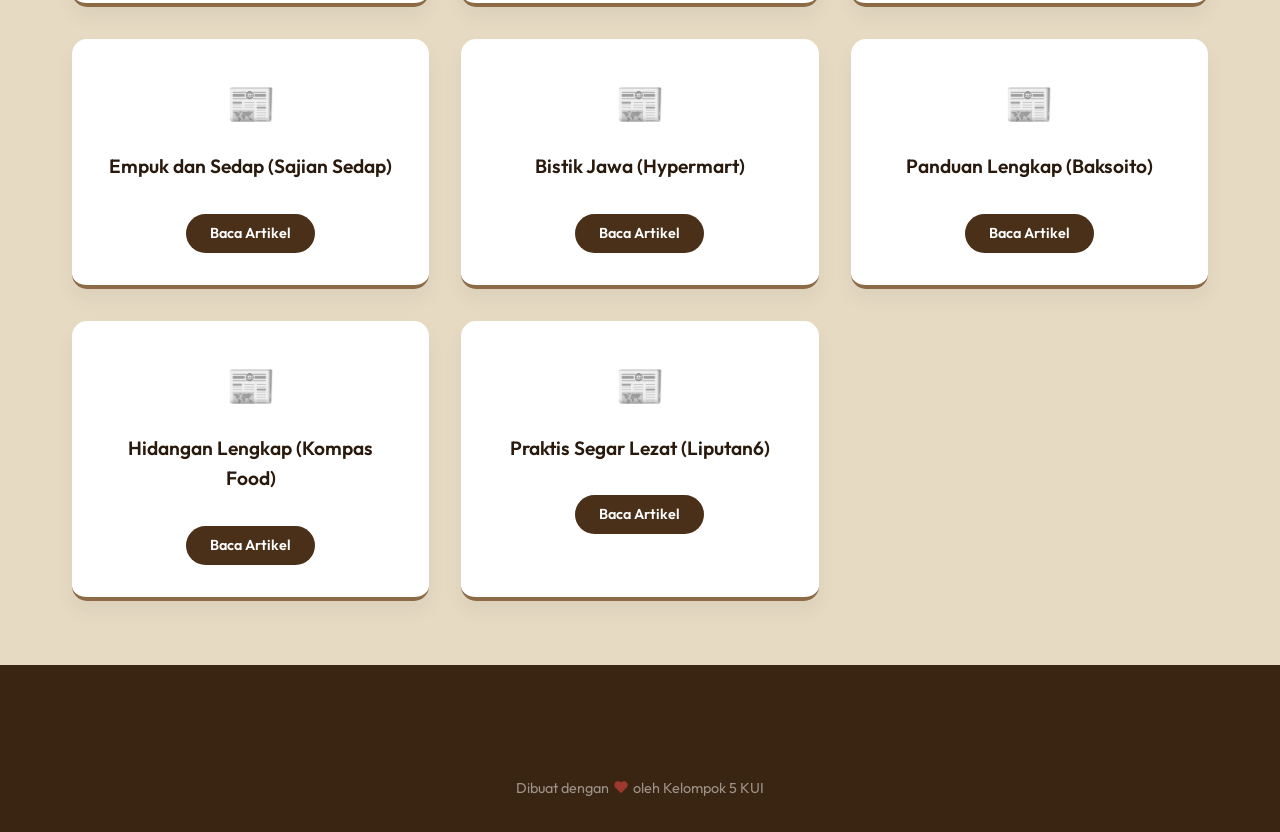
==== commit 3d217c84: "Fix UI issues: Add backgrounds to subpages, fix mobile navbar transparency, fix horizontal gap" ====
--- a/resep.html
+++ b/resep.html
@@ -9,7 +9,7 @@
     <style>
         .page-header {
             padding: 150px 0 50px;
-            background-color: var(--primary-dark);
+            background: linear-gradient(rgba(42, 26, 13, 0.8), rgba(42, 26, 13, 0.9)), url('images/selat_solo_hero.png') center/cover no-repeat fixed;
             color: var(--white);
             text-align: center;
         }
--- a/styles.css
+++ b/styles.css
@@ -26,6 +26,7 @@
 html {
     scroll-behavior: smooth;
     font-size: 16px;
+    overflow-x: hidden;
 }
 
 body {
@@ -612,6 +613,11 @@
 
 /* Responsive */
 @media (max-width: 768px) {
+    .navbar {
+        background: rgba(250, 245, 235, 0.98);
+        padding: 1rem 0;
+        box-shadow: 0 4px 10px rgba(0,0,0,0.05);
+    }
     .nav-links {
         position: fixed;
         left: -100%;
@@ -631,10 +637,29 @@
     .hamburger.active .bar:nth-child(1) { transform: translateY(8px) rotate(45deg); background: var(--text-dark);}
     .hamburger.active .bar:nth-child(3) { transform: translateY(-8px) rotate(-45deg); background: var(--text-dark);}
     
-    .hero .title { font-size: 3.5rem; }
+    .hero {
+        padding-top: 100px;
+        min-height: 100vh;
+        height: auto;
+        padding-bottom: 50px;
+    }
+    .hero .title { font-size: 2.8rem; line-height: 1.2; margin-top: 0.5rem; }
+    .hero .subtitle { font-size: 1.2rem; letter-spacing: 2px; }
+    .hero .description { font-size: 1rem; margin-bottom: 1.5rem; }
+    
+    .cta-buttons { 
+        flex-direction: column; 
+        gap: 1rem;
+        width: 100%;
+    }
+    .cta-buttons .btn {
+        width: 100%;
+        justify-content: center;
+    }
+    
     .history-grid { grid-template-columns: 1fr; }
     .glass-panel { padding: 2rem; }
-    .cta-buttons { flex-direction: column; }
     .cursor { display: none; }
-    html, body { cursor: auto; a { cursor: pointer; } }
-}
+    html, body { cursor: auto; }
+    a { cursor: pointer; }
+}
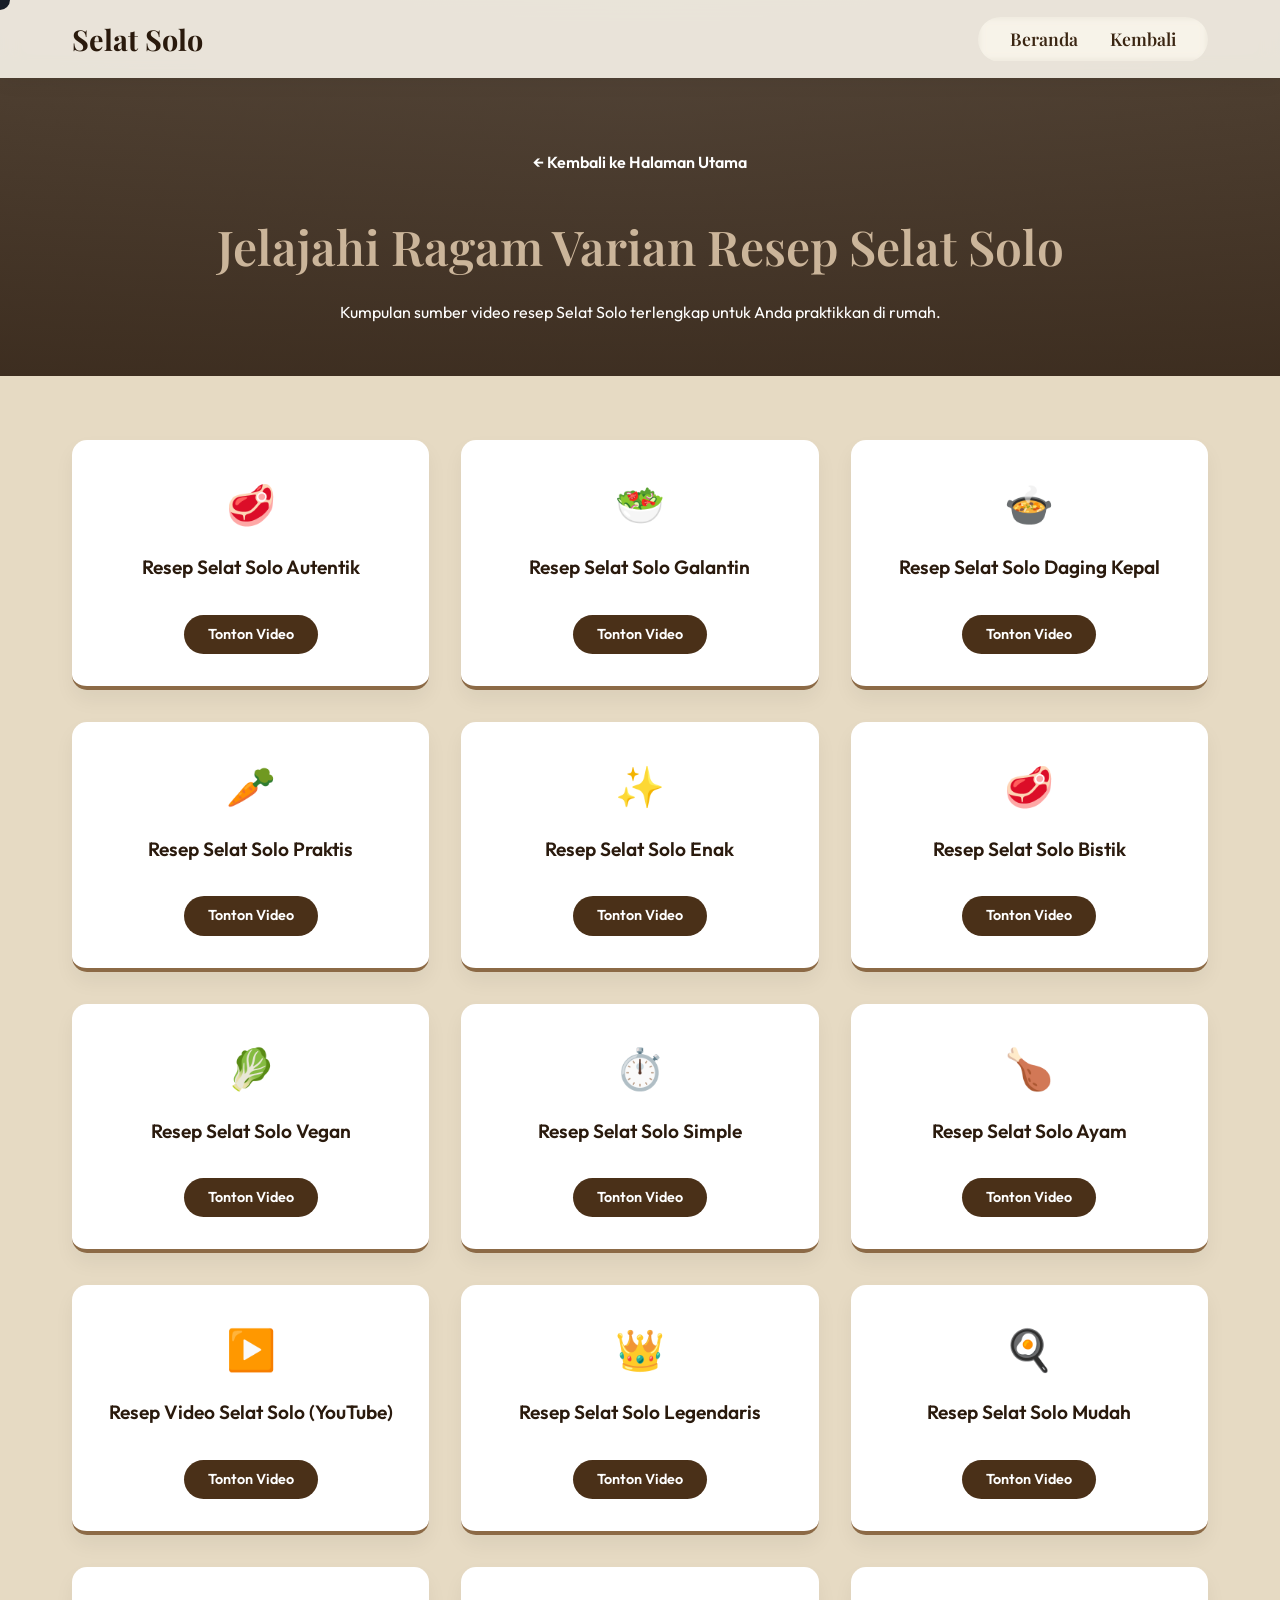
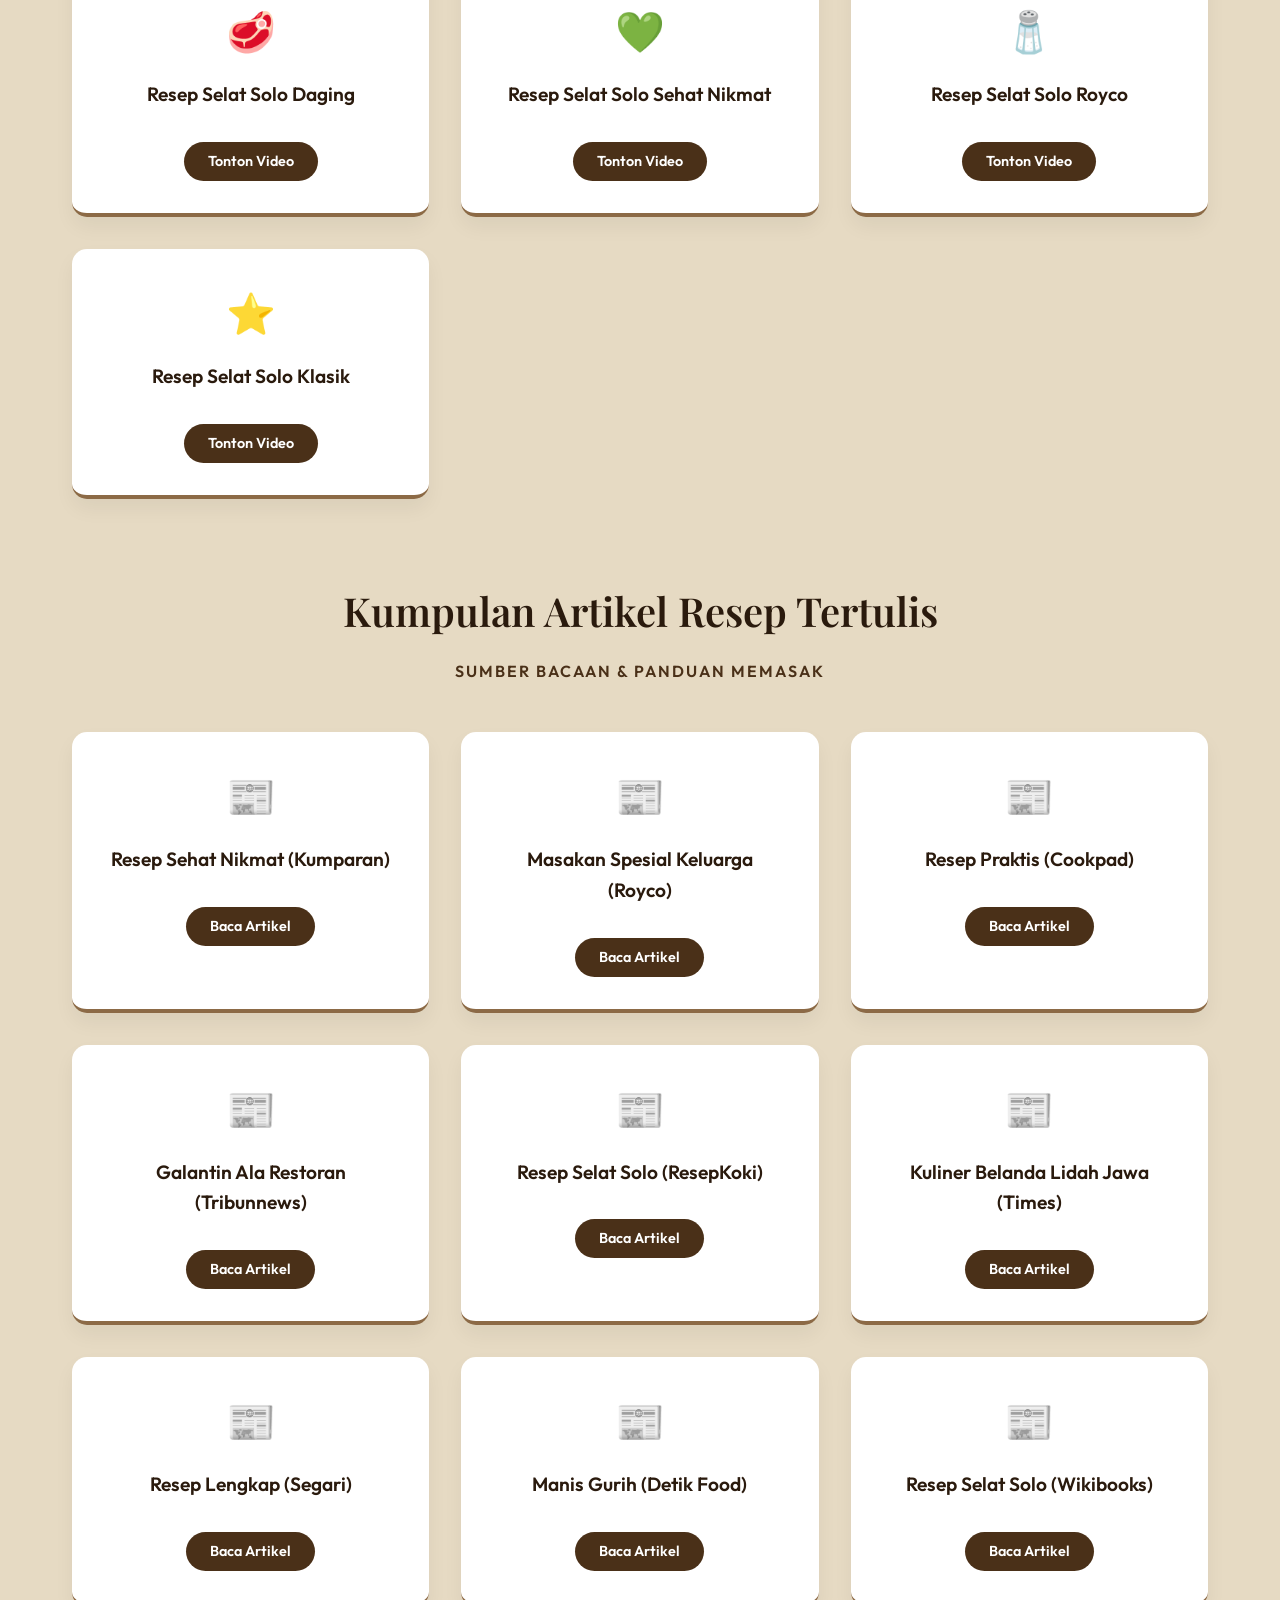
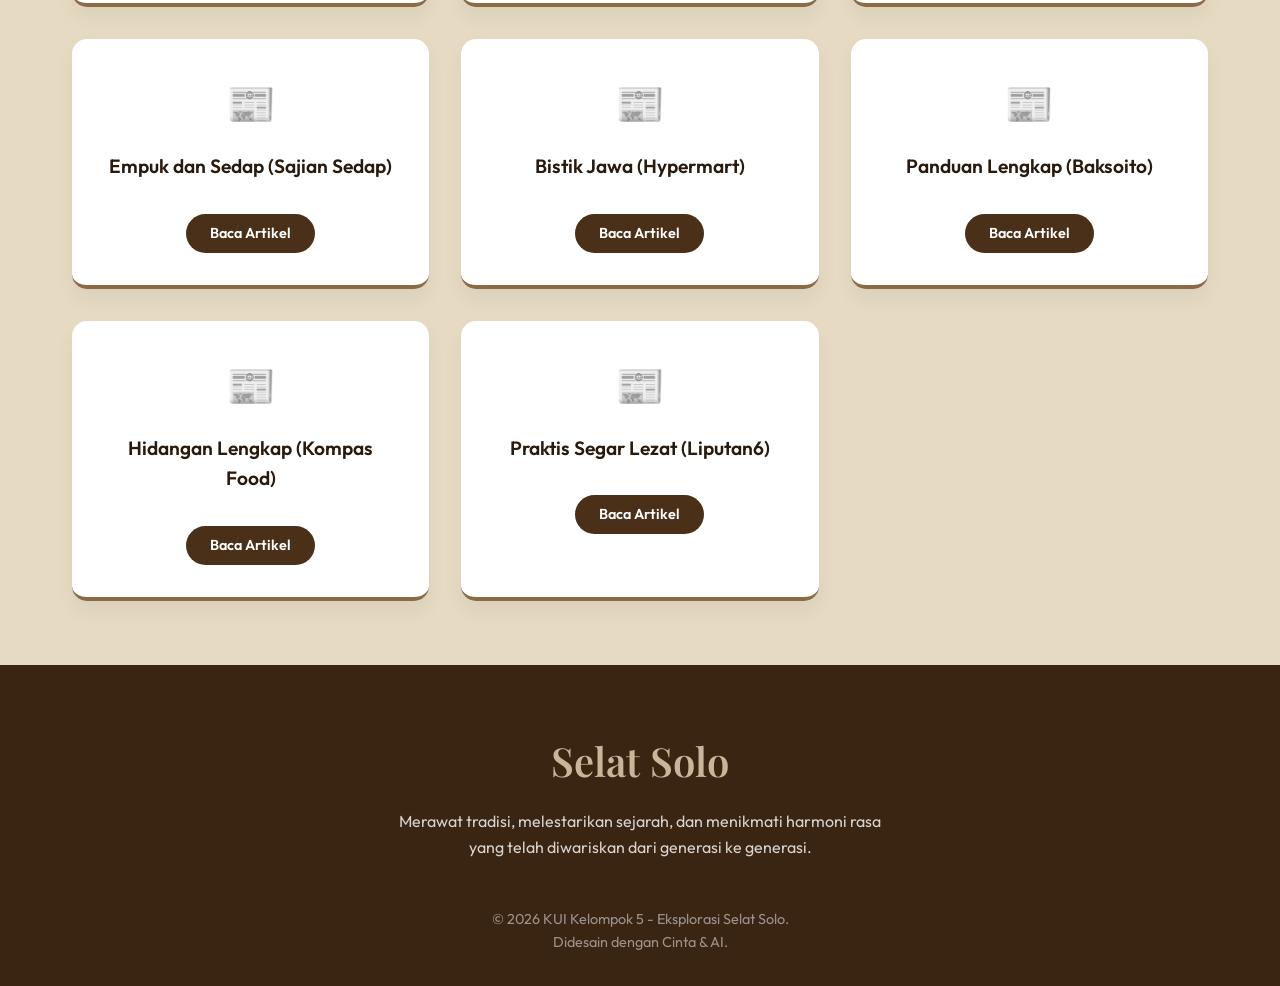
==== commit 589b215c: "Fix mobile menu glass effect, fix article load bug, fix footer parity, fix background image mobile s" ====
--- a/resep.html
+++ b/resep.html
@@ -9,7 +9,10 @@
     <style>
         .page-header {
             padding: 150px 0 50px;
-            background: linear-gradient(rgba(42, 26, 13, 0.8), rgba(42, 26, 13, 0.9)), url('images/selat_solo_hero.png') center/cover no-repeat fixed;
+            background-image: linear-gradient(rgba(42, 26, 13, 0.8), rgba(42, 26, 13, 0.9)), url('images/selat_solo_hero.png');
+            background-size: cover;
+            background-position: center;
+            background-repeat: no-repeat;
             color: var(--white);
             text-align: center;
         }
@@ -276,8 +279,13 @@
 
     <footer>
         <div class="container">
-            <div class="footer-content">
-                <p class="copyright">Dibuat dengan <svg width="14" height="14" viewBox="0 0 24 24" fill="#ff4d4d" stroke="#ff4d4d" stroke-width="2" stroke-linecap="round" stroke-linejoin="round" style="vertical-align: -1px; margin: 0 2px;"><path d="M20.84 4.61a5.5 5.5 0 0 0-7.78 0L12 5.67l-1.06-1.06a5.5 5.5 0 0 0-7.78 7.78l1.06 1.06L12 21.23l7.78-7.78 1.06-1.06a5.5 5.5 0 0 0 0-7.78z"></path></svg> oleh Kelompok 5 KUI</p>
+            <div class="footer-content fade-in">
+                <h2>Selat Solo</h2>
+                <p style="opacity: 0.8; max-width: 500px; margin: 0 auto;">Merawat tradisi, melestarikan sejarah, dan menikmati harmoni rasa yang telah diwariskan dari generasi ke generasi.</p>
+                <div class="copyright">
+                    <p>&copy; 2026 KUI Kelompok 5 - Eksplorasi Selat Solo.</p>
+                    <p>Didesain dengan Cinta & AI.</p>
+                </div>
             </div>
         </div>
     </footer>
--- a/styles.css
+++ b/styles.css
@@ -623,7 +623,8 @@
         left: -100%;
         top: 0;
         flex-direction: column;
-        background-color: var(--white);
+        background-color: rgba(250, 245, 235, 0.85); /* Semi-transparent */
+        backdrop-filter: blur(15px); /* Glass effect */
         width: 100%;
         height: 100vh;
         justify-content: center;
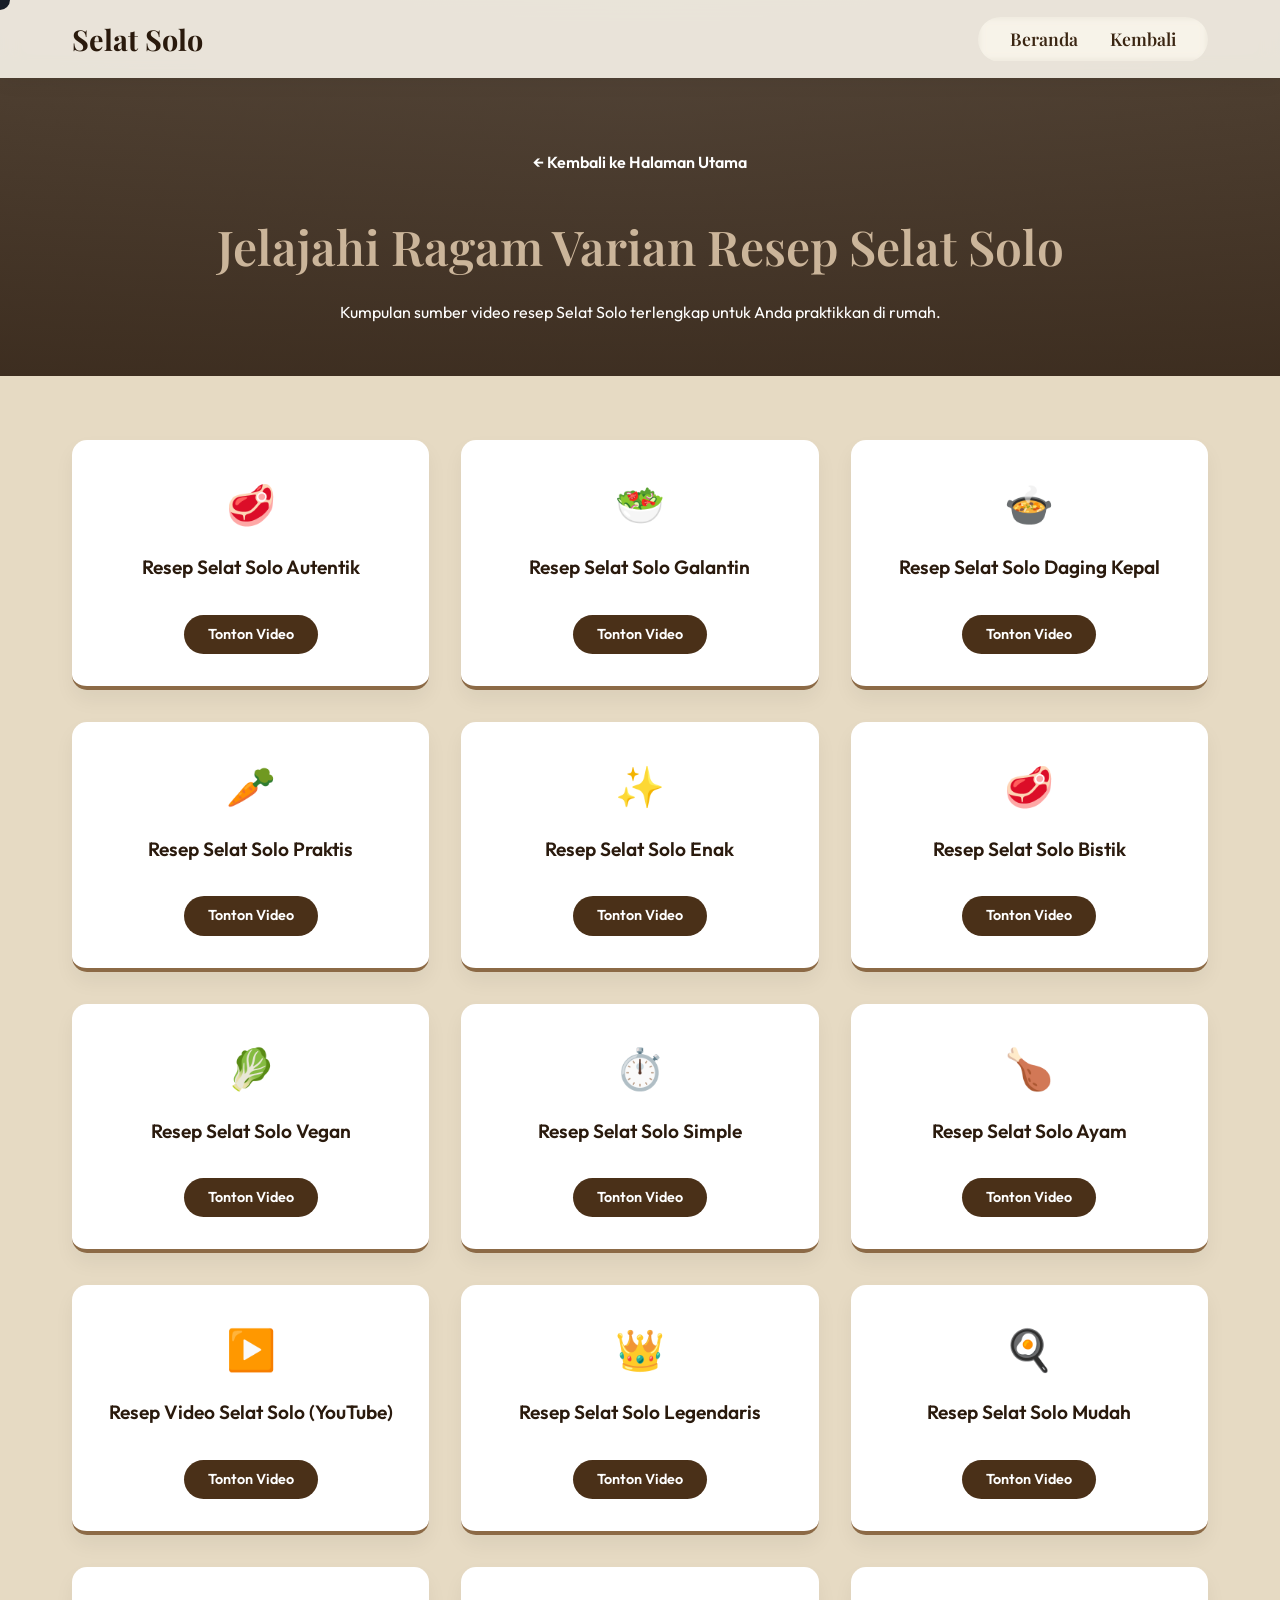
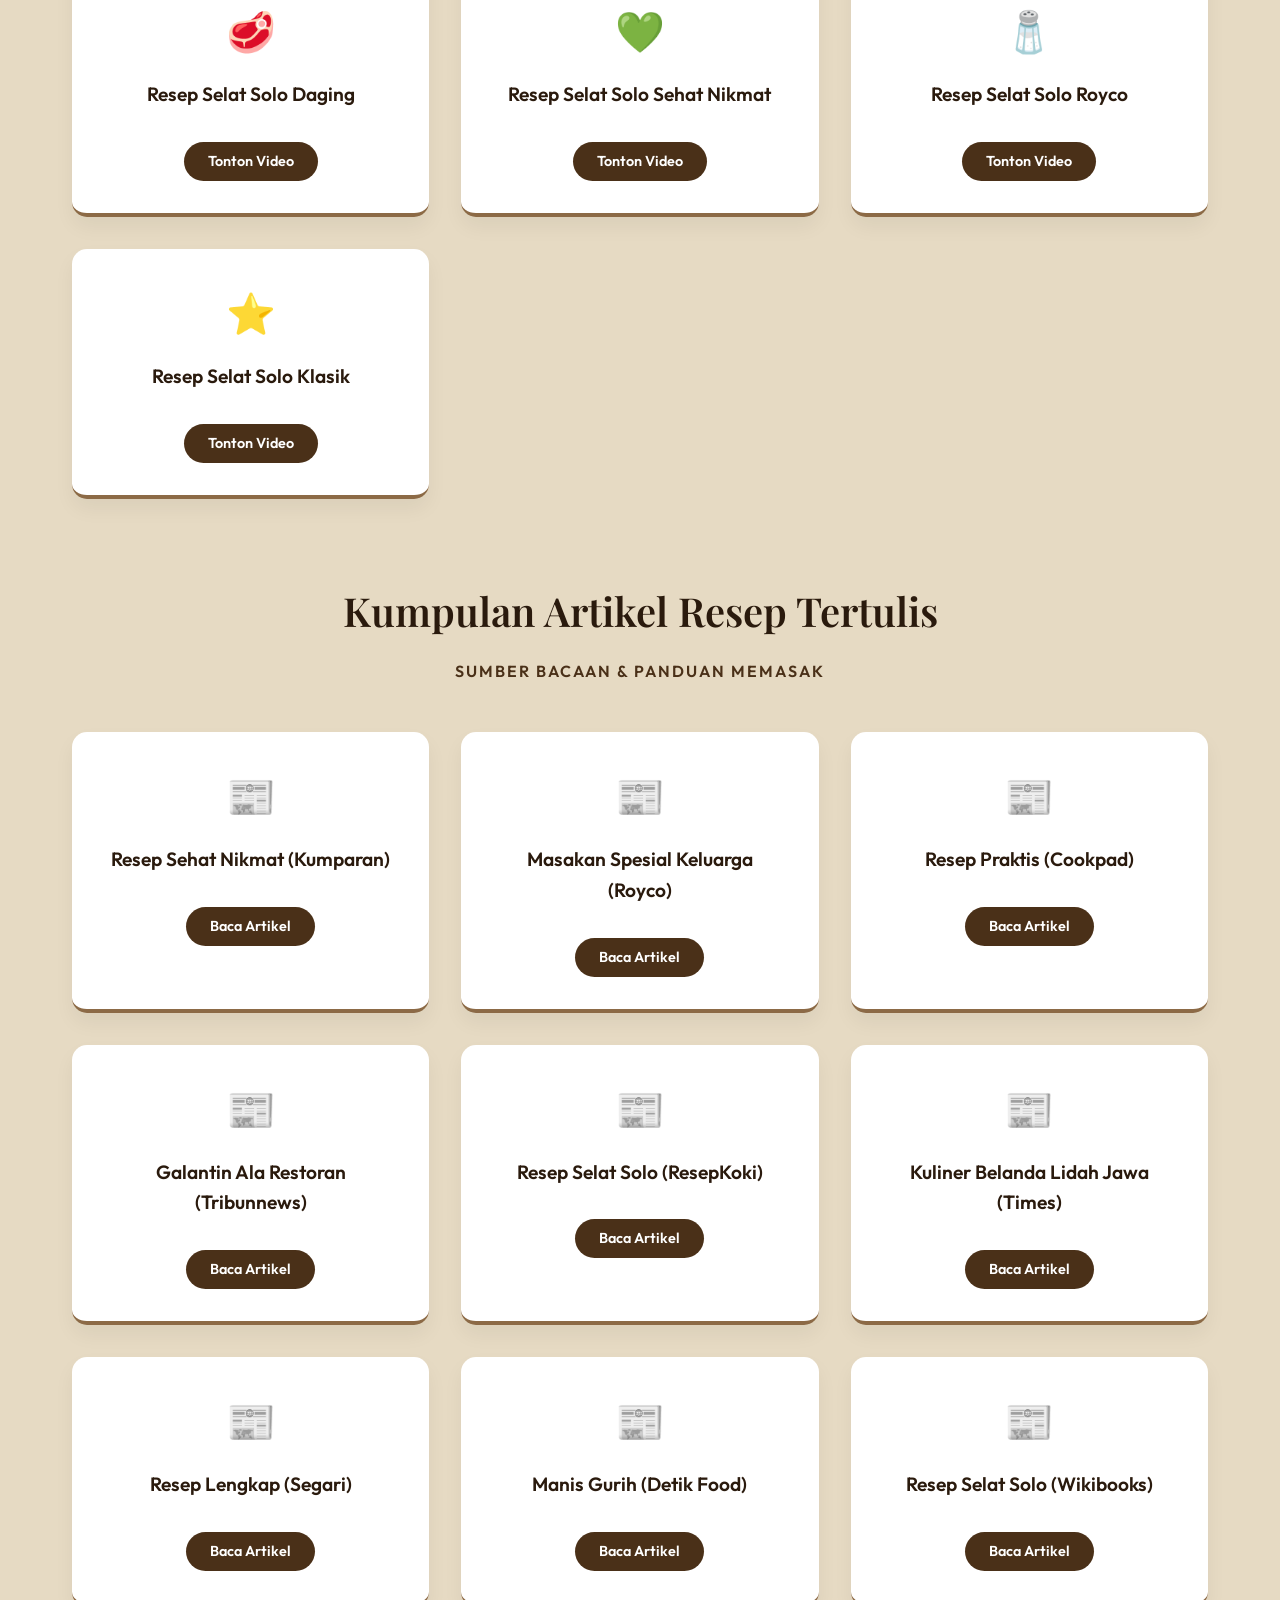
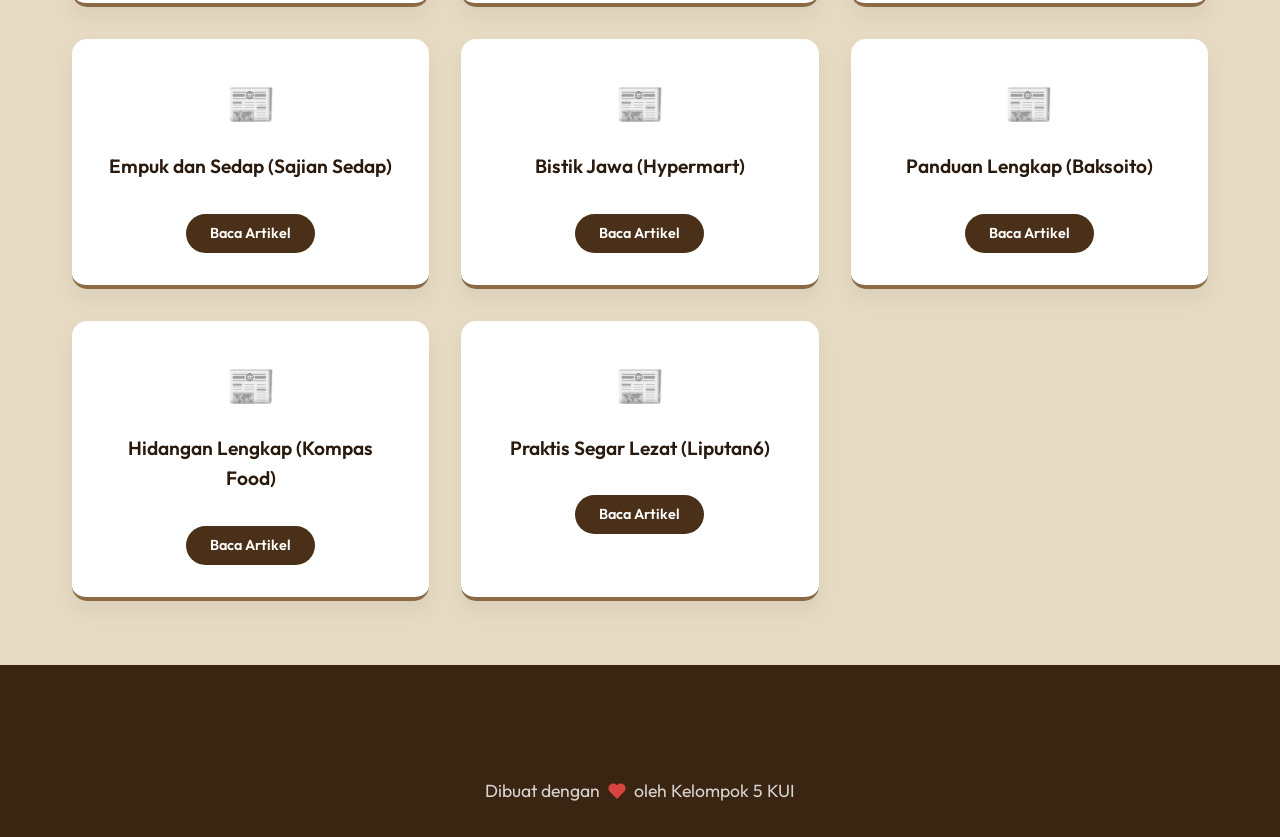
==== commit b7e87fe0: "Change all footers to simple heart design per user request" ====
--- a/resep.html
+++ b/resep.html
@@ -280,12 +280,7 @@
     <footer>
         <div class="container">
             <div class="footer-content fade-in">
-                <h2>Selat Solo</h2>
-                <p style="opacity: 0.8; max-width: 500px; margin: 0 auto;">Merawat tradisi, melestarikan sejarah, dan menikmati harmoni rasa yang telah diwariskan dari generasi ke generasi.</p>
-                <div class="copyright">
-                    <p>&copy; 2026 KUI Kelompok 5 - Eksplorasi Selat Solo.</p>
-                    <p>Didesain dengan Cinta & AI.</p>
-                </div>
+                <p class="copyright" style="opacity: 0.8; font-size: 1.1rem;">Dibuat dengan <svg width="18" height="18" viewBox="0 0 24 24" fill="#ff4d4d" stroke="#ff4d4d" stroke-width="2" stroke-linecap="round" stroke-linejoin="round" style="vertical-align: -3px; margin: 0 4px;"><path d="M20.84 4.61a5.5 5.5 0 0 0-7.78 0L12 5.67l-1.06-1.06a5.5 5.5 0 0 0-7.78 7.78l1.06 1.06L12 21.23l7.78-7.78 1.06-1.06a5.5 5.5 0 0 0 0-7.78z"></path></svg> oleh Kelompok 5 KUI</p>
             </div>
         </div>
     </footer>
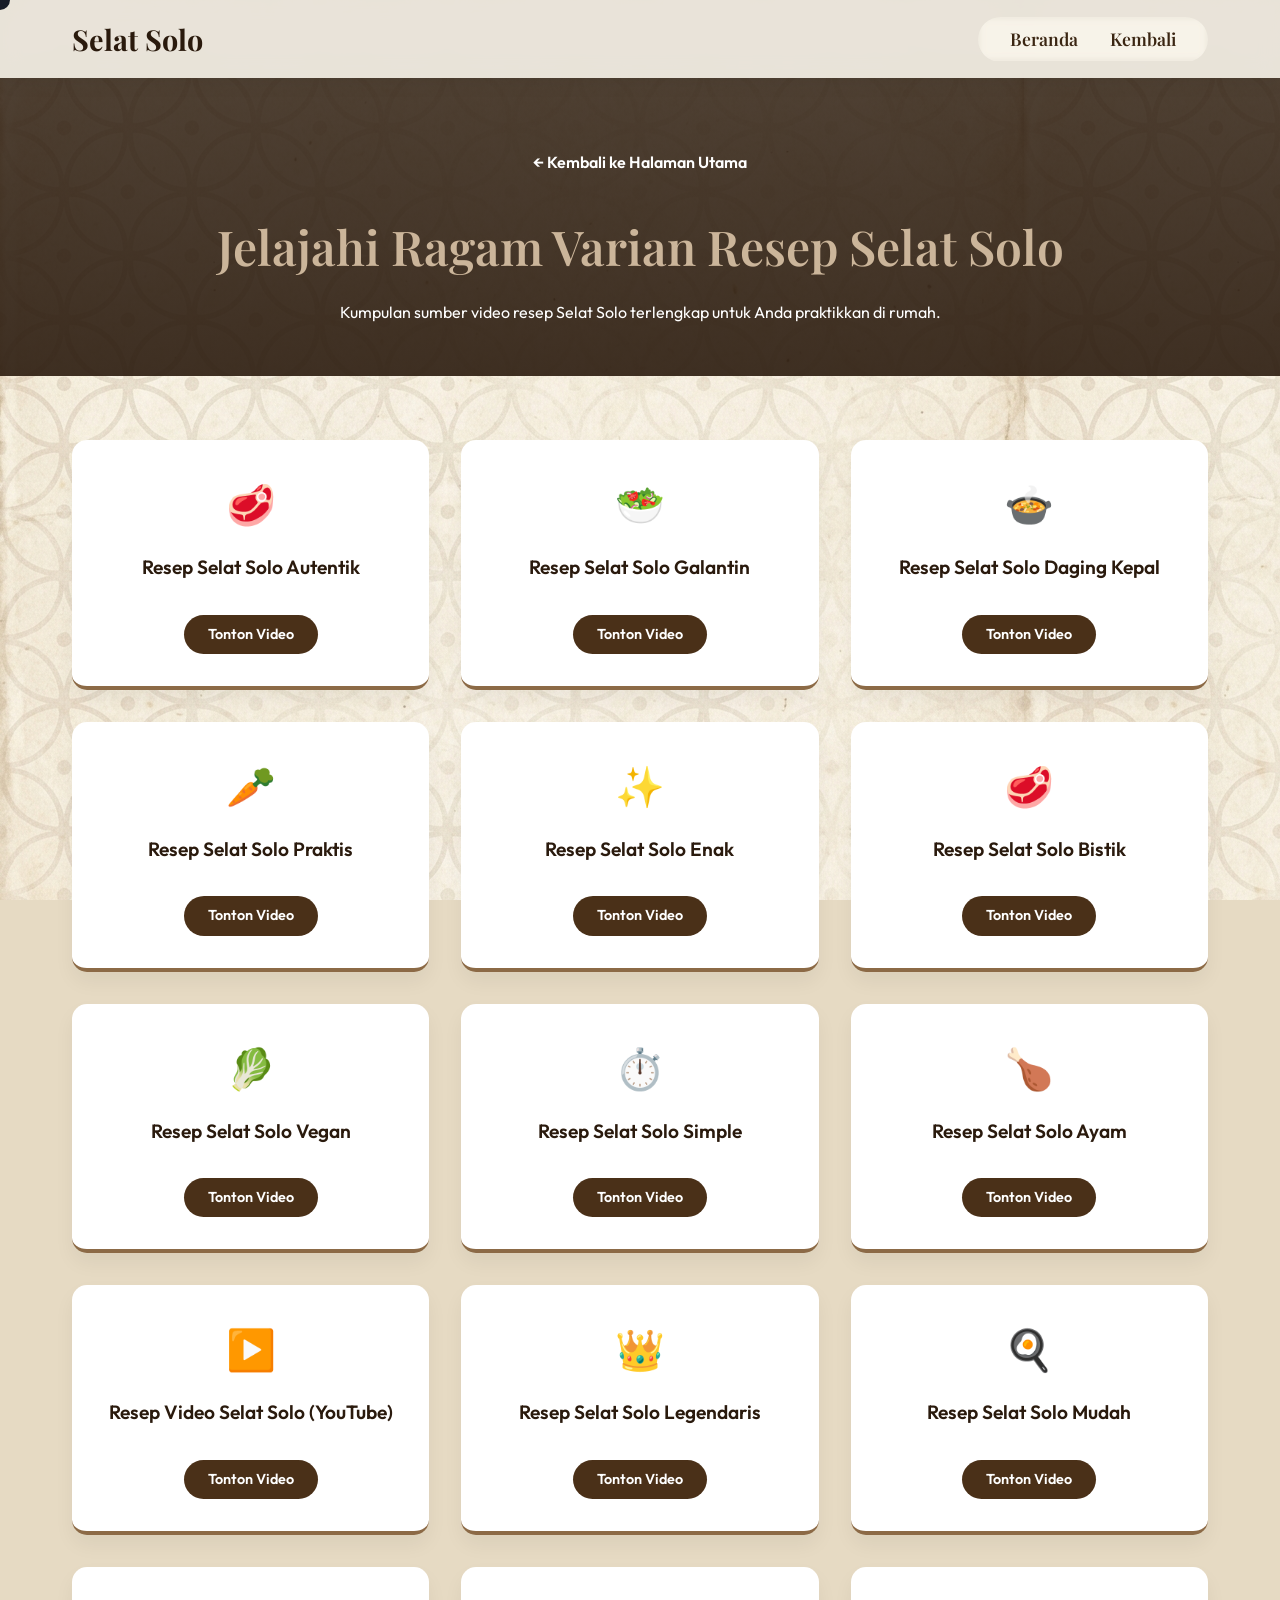
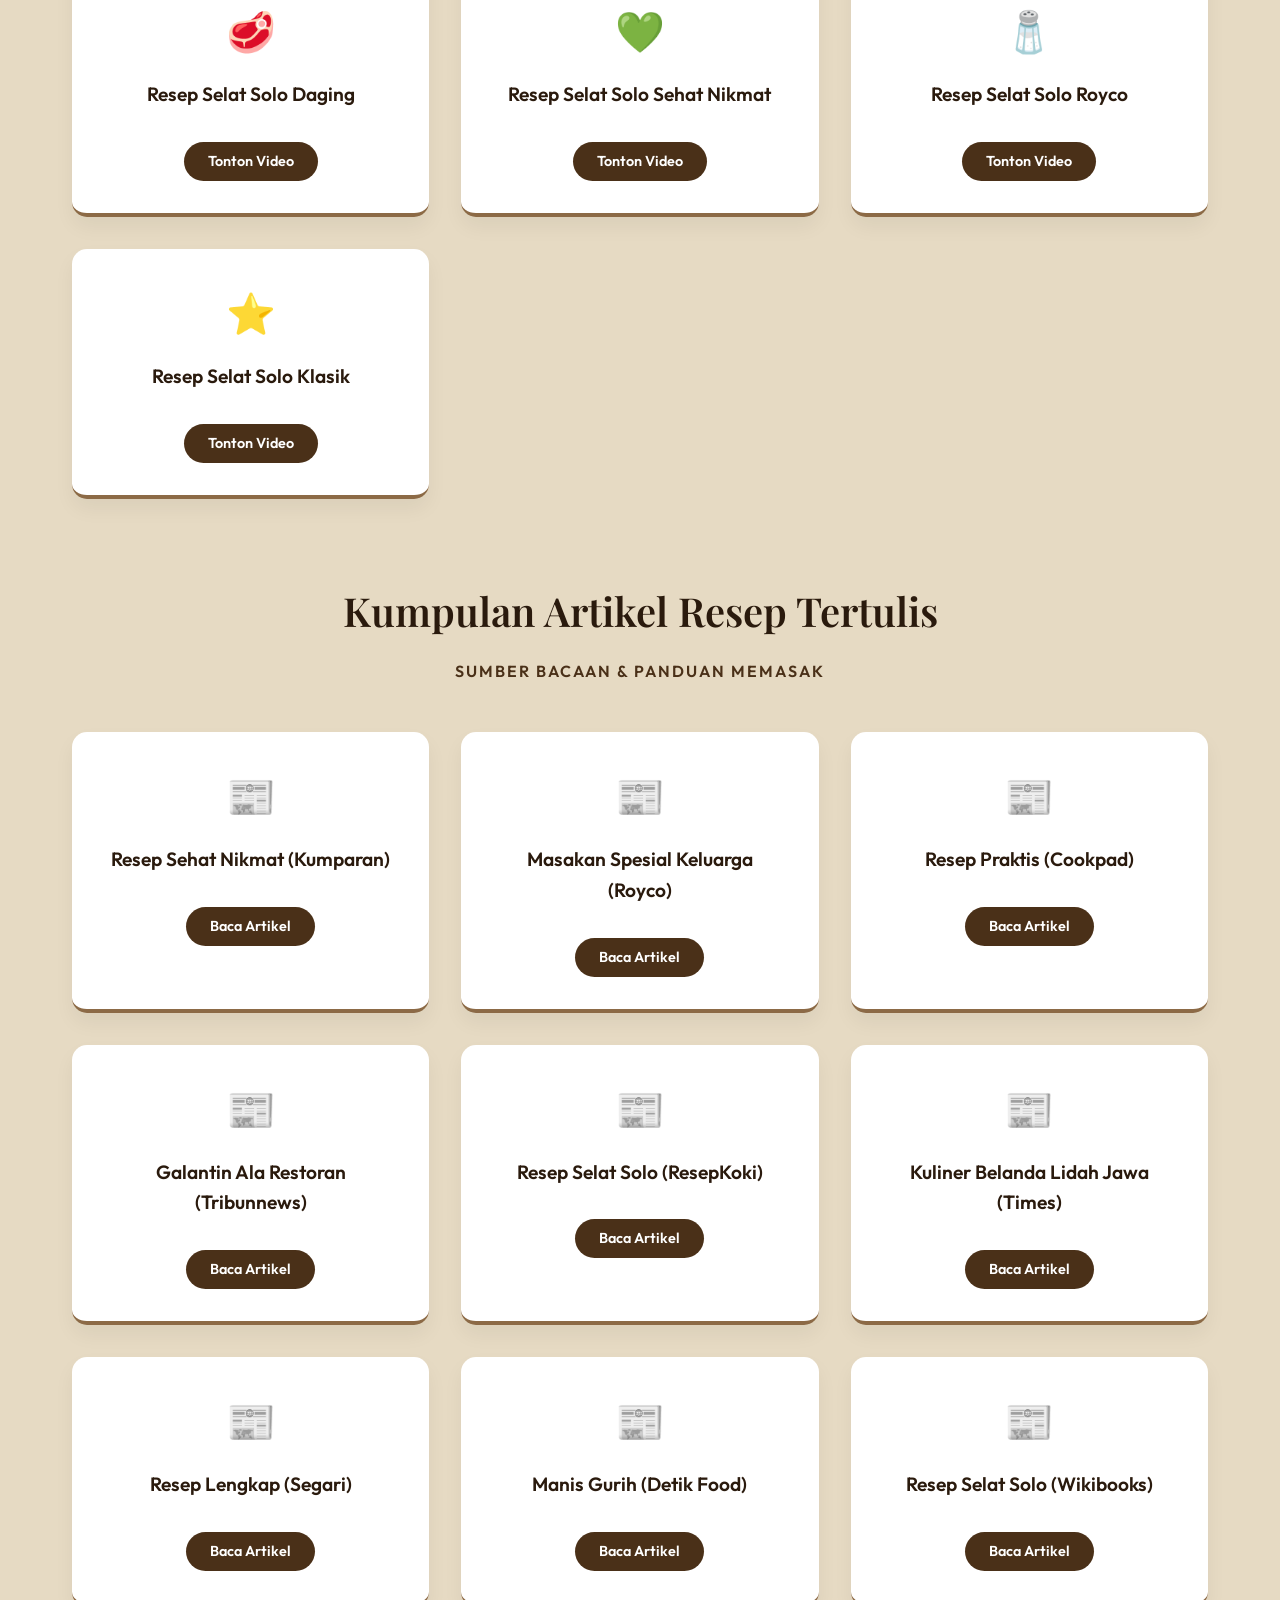
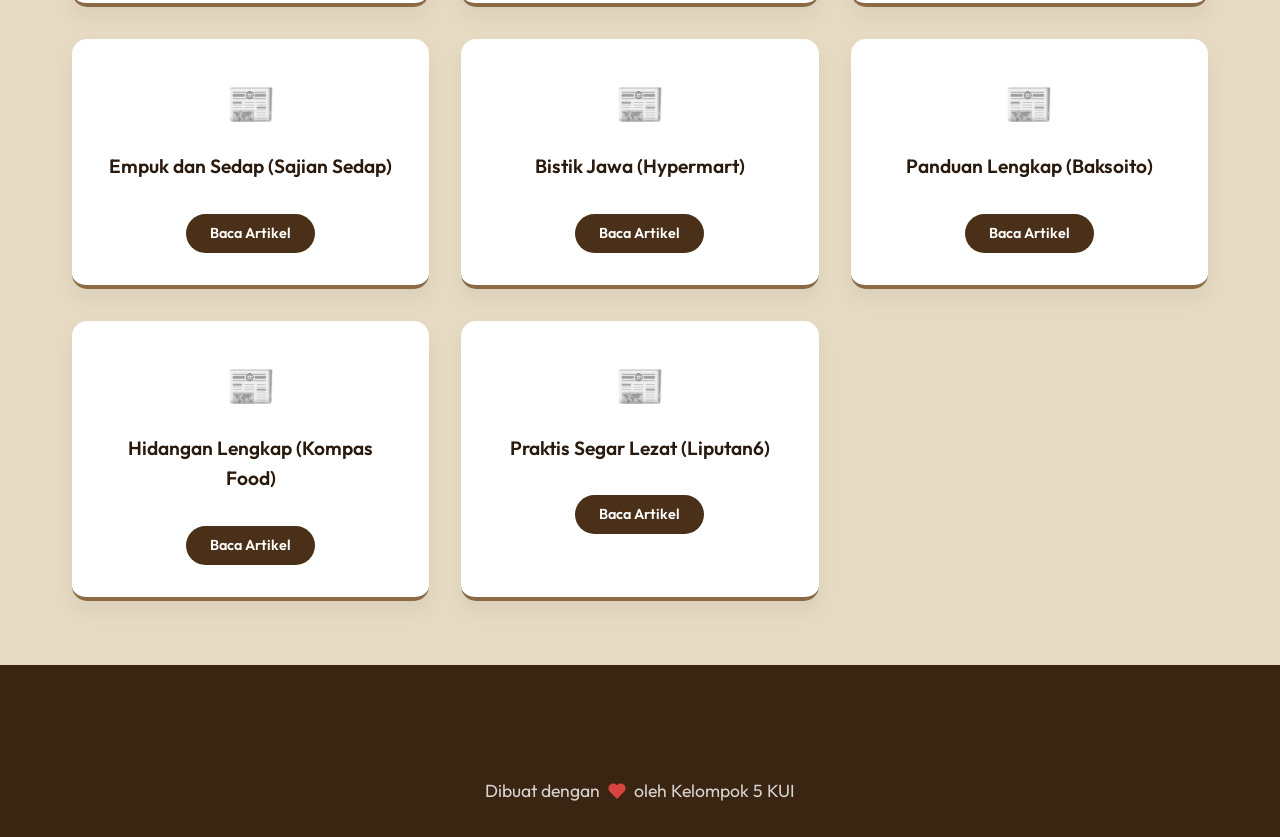
==== commit 34a2b234: "Add premium vintage batik illustration background to all pages" ====
--- a/resep.html
+++ b/resep.html
@@ -35,7 +35,6 @@
         }
         .recipes-collection {
             padding: 4rem 0;
-            background-color: var(--bg-color);
         }
         .recipe-list-grid {
             display: grid;
--- a/styles.css
+++ b/styles.css
@@ -33,10 +33,9 @@
     font-family: var(--font-main);
     color: var(--text-dark);
     background-color: var(--bg-color);
-    /* Radial gradient for depth + Subtle Batik Kawung-style / classic pattern overlay */
-    background-image: 
-        radial-gradient(circle at 50% 10%, rgba(255, 248, 235, 0.95) 0%, rgba(230, 218, 195, 0.9) 100%),
-        url("data:image/svg+xml,%3Csvg width='80' height='80' viewBox='0 0 80 80' xmlns='http://www.w3.org/2000/svg'%3E%3Cg fill='none' fill-rule='evenodd'%3E%3Cg fill='%238c6a46' fill-opacity='0.08'%3E%3Cpath d='M40 80c22.091 0 40-17.909 40-40S62.091 0 40 0 0 17.909 0 40s17.909 40 40 40zm0-4c19.882 0 36-16.118 36-36S59.882 4 40 4 4 20.118 4 40s16.118 36 36 36zM40 60c11.046 0 20-8.954 20-20s-8.954-20-20-20-20 8.954-20 20 8.954 20 20 20zm0-4c8.837 0 16-7.163 16-16s-7.163-16-16-16-16 7.163-16 16 7.163 16 16 16z'/%3E%3C/g%3E%3C/g%3E%3C/svg%3E");
+    background-image: url('images/vintage_batik_bg.png');
+    background-size: repeat;
+    background-position: top left;
     background-attachment: fixed;
     line-height: 1.6;
     overflow-x: hidden;
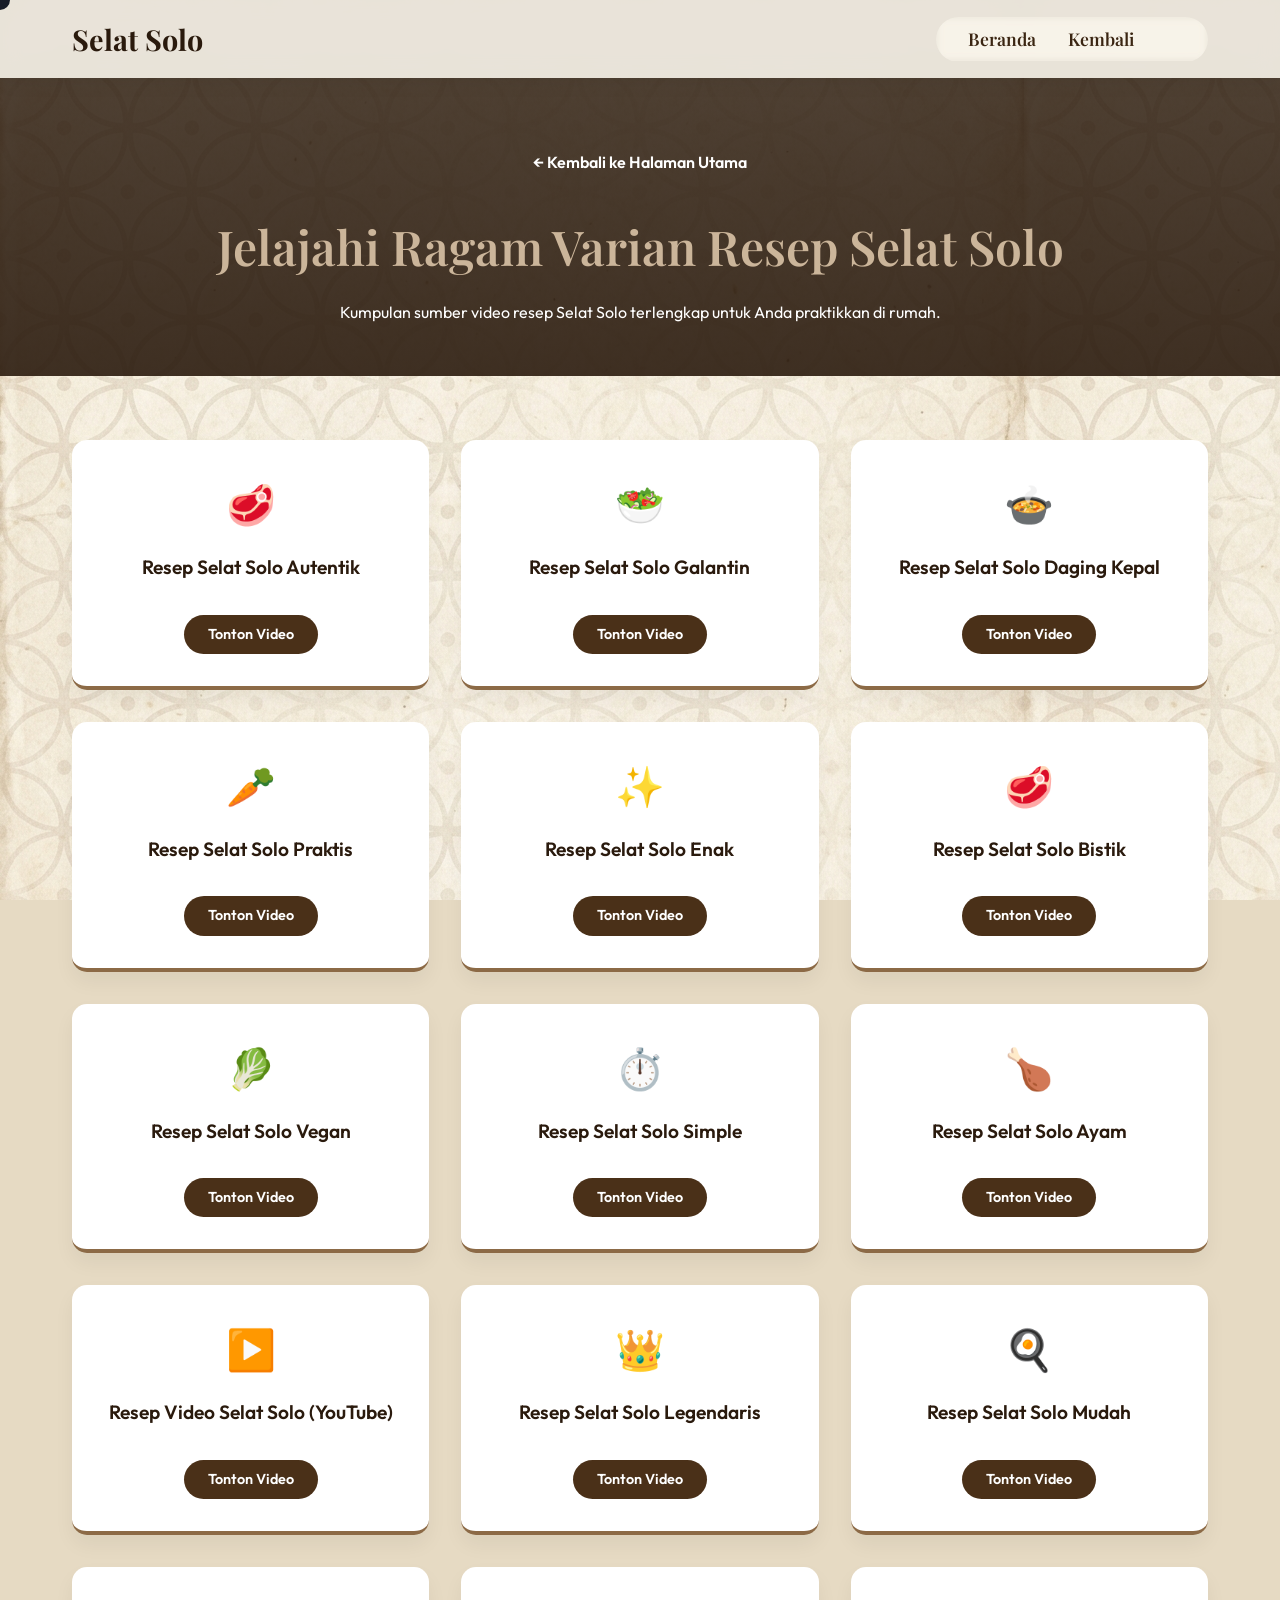
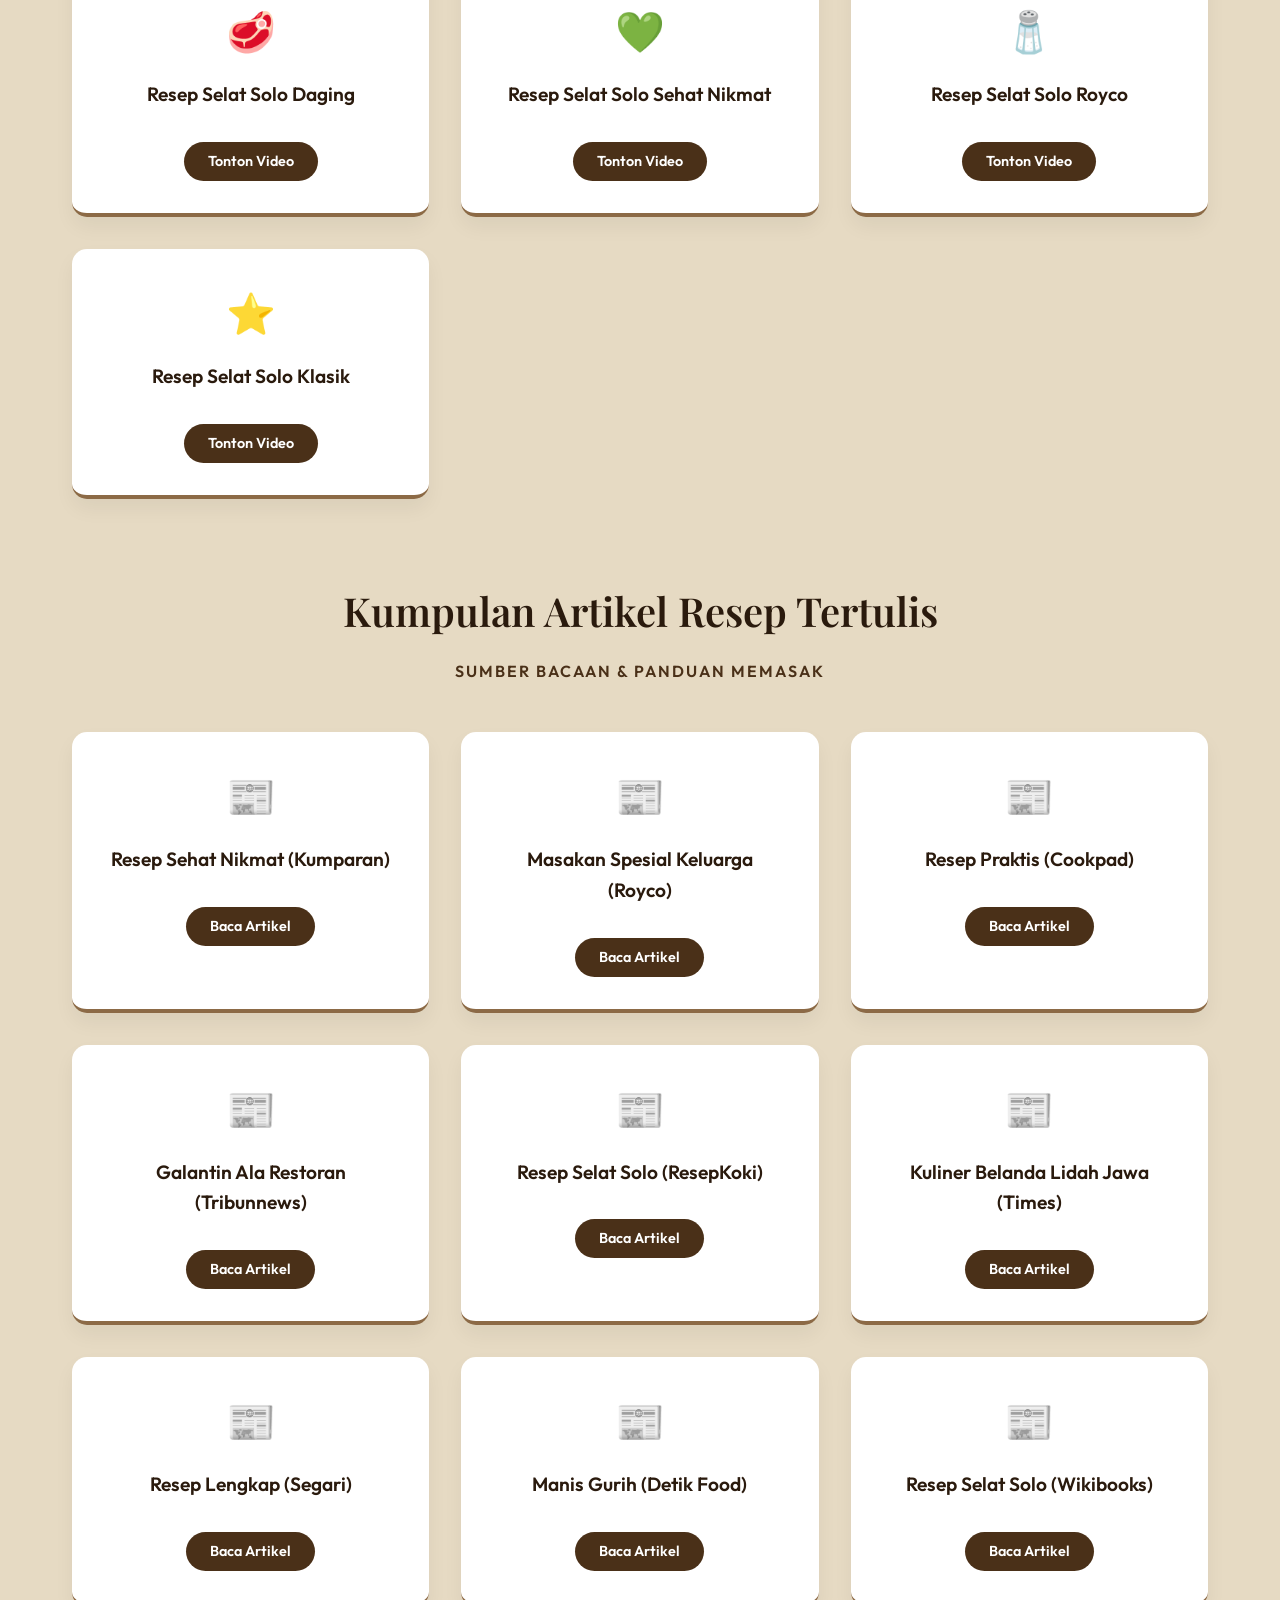
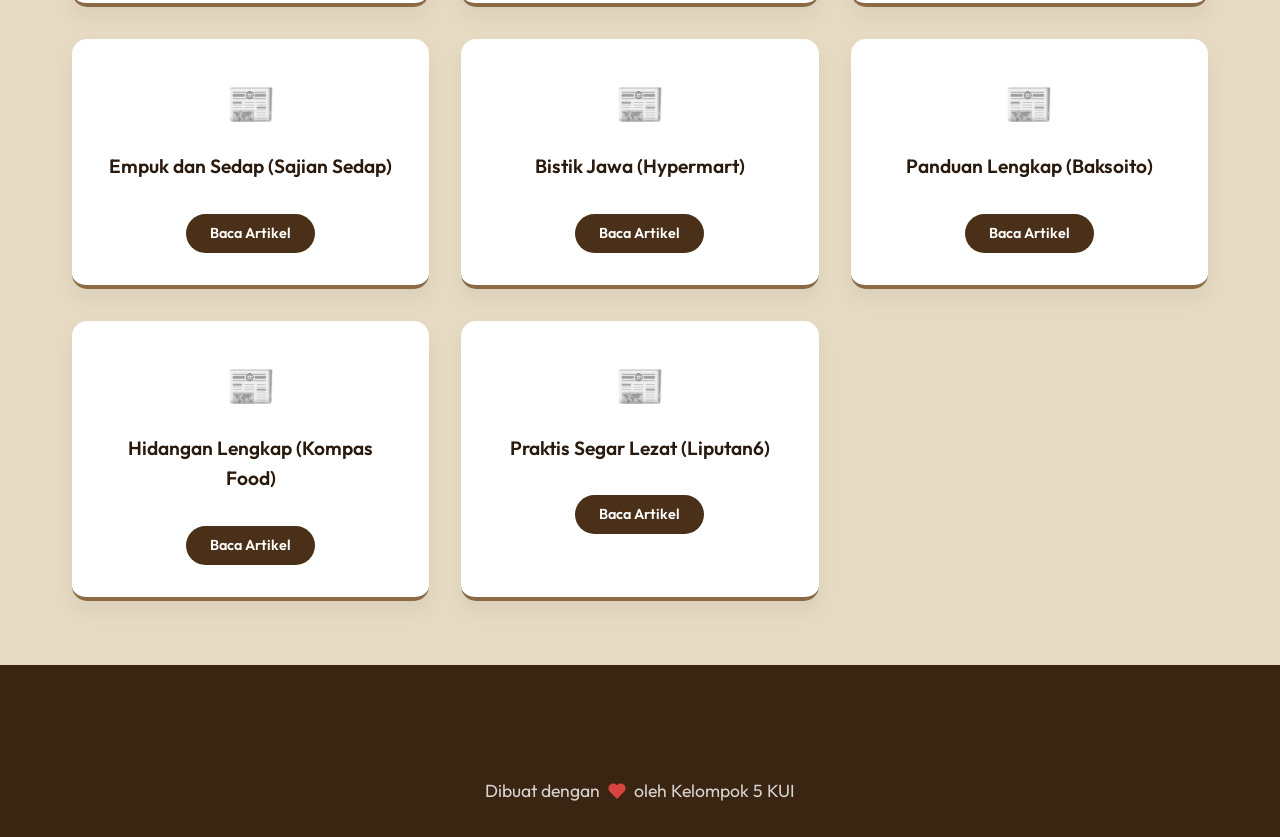
==== commit 1e3546c0: "Add Google Translate widget feature" ====
--- a/resep.html
+++ b/resep.html
@@ -88,6 +88,7 @@
             <ul class="nav-links">
                 <li><a href="index.html#beranda" style="color: var(--text-dark);">Beranda</a></li>
                 <li><a href="index.html#resep" style="color: var(--text-dark);">Kembali</a></li>
+                <li style="display: flex; align-items: center;"><div id="google_translate_element"></div></li>
             </ul>
             <div class="hamburger">
                 <span class="bar" style="background-color: var(--text-dark);"></span>
@@ -284,6 +285,12 @@
         </div>
     </footer>
 
+    <script type="text/javascript">
+        function googleTranslateElementInit() {
+            new google.translate.TranslateElement({pageLanguage: 'id', includedLanguages: 'en,id', layout: google.translate.TranslateElement.InlineLayout.SIMPLE}, 'google_translate_element');
+        }
+    </script>
+    <script type="text/javascript" src="//translate.google.com/translate_a/element.js?cb=googleTranslateElementInit"></script>
     <script src="script.js"></script>
 </body>
 </html>
--- a/styles.css
+++ b/styles.css
@@ -62,6 +62,24 @@
     border-width: 1px;
 }
 
+/* Google Translate Widget Styling */
+#google_translate_element {
+    margin-left: 10px;
+}
+#google_translate_element select {
+    background-color: var(--primary-color);
+    color: var(--text-light);
+    border: 1px solid var(--accent-color);
+    border-radius: 20px;
+    padding: 5px 10px;
+    font-family: var(--font-main);
+    cursor: pointer;
+    outline: none;
+    font-size: 0.8rem;
+}
+.skiptranslate iframe { display: none !important; }
+body { top: 0 !important; }
+
 /* Typography */
 h1, h2, h3 {
     font-family: var(--font-serif);
@@ -622,13 +640,13 @@
         left: -100%;
         top: 0;
         flex-direction: column;
-        background-color: rgba(250, 245, 235, 0.85); /* Semi-transparent */
-        backdrop-filter: blur(15px); /* Glass effect */
+        background-color: var(--bg-color) !important;
         width: 100%;
         height: 100vh;
         justify-content: center;
         align-items: center;
-        transition: 0.3s;
+        transition: 0.4s cubic-bezier(0.68, -0.55, 0.265, 1.55);
+        gap: 3rem !important;
     }
     .nav-links.active { left: 0; }
     .nav-links a { color: var(--text-dark); font-size: 1.5rem; }
